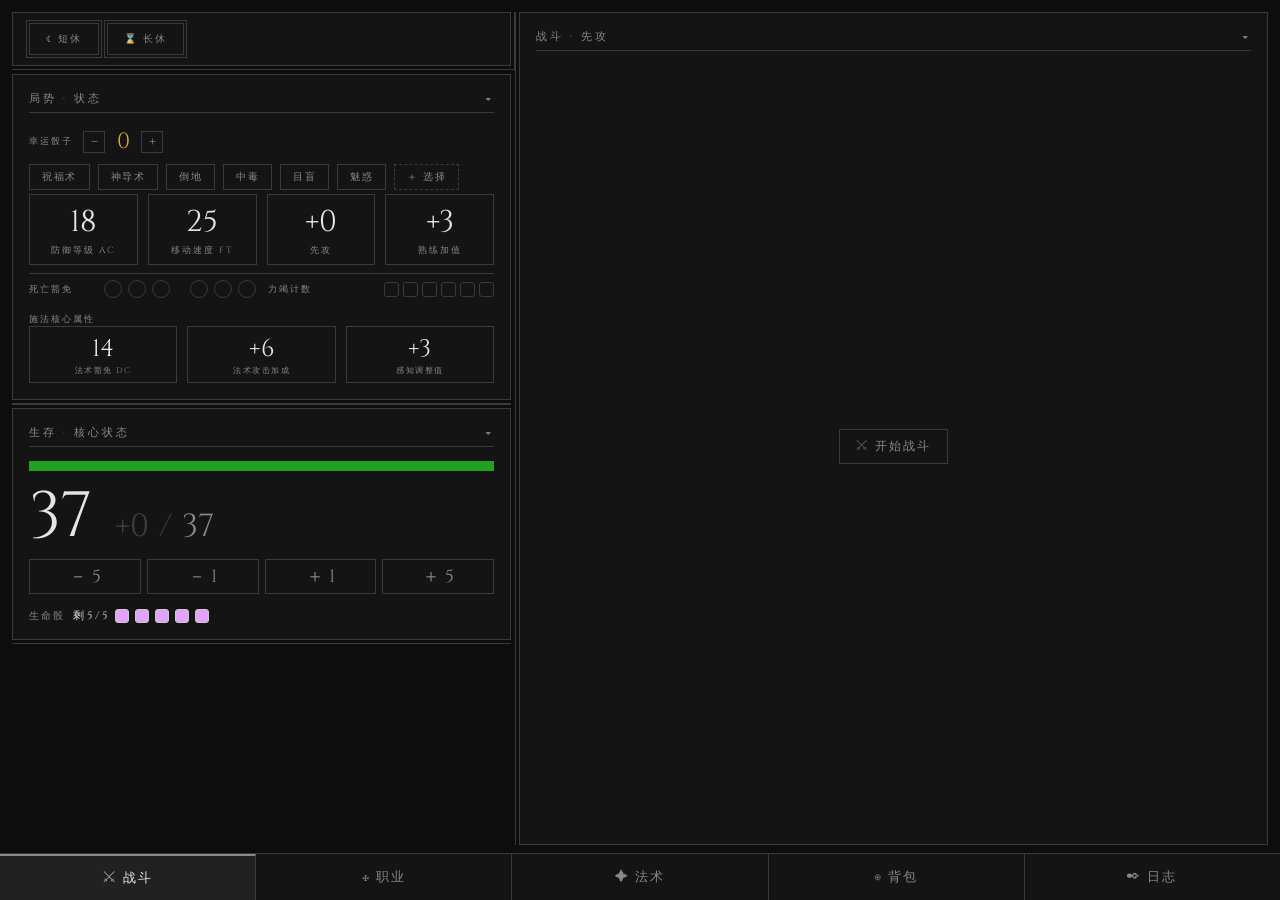
==== index.html @ c8887981 "新增豁免熟练项" ====
﻿<!DOCTYPE html>
<html lang="zh-CN">
<head>
<meta charset="UTF-8">
<meta name="viewport" content="width=device-width, initial-scale=1.0, viewport-fit=cover">
<title>DND 角色卡</title>
<link href="https://fonts.googleapis.com/css2?family=Cinzel:wght@400;600;700&display=swap" rel="stylesheet">
<!--
  样式 → character_sheet.css
  逻辑 → character_sheet.js
-->
<link rel="stylesheet" href="css/character_sheet.css">
<script>
  /* 尽早应用已保存的主题，避免刷新时闪一下默认配色 */
  try { var _t = JSON.parse(localStorage.getItem('dnd_theme')); if (_t) document.documentElement.dataset.theme = _t; } catch (e) {}
</script>
</head>
<body>

<!-- ============================================================
     专注状态横条
============================================================ -->
<div id="concentration-banner">
  <span id="conc-label" class="cinzel">正在专注 ▸ <span id="conc-spell-name"></span></span>
  <button id="conc-break">✕ 断专注</button>
</div>

<div id="pages-container">

  <!-- ══ 第一页：战斗 ══ -->
  <div class="page active" id="page-combat">

    <div id="header">
      <div class="rest-btns">
        <button id="btn-short-rest">☾ 短休</button>
        <button id="btn-long-rest">⌛ 长休</button>
      </div>
    </div>

    <div id="combat-left">
    <div id="panel-buff" class="panel">
      <div class="panel-title">局势 · 状态</div>
      <div id="lucky-dice-row">
        <span class="lucky-lbl">幸运骰子</span>
        <div class="lucky-controls">
          <button class="lucky-btn" id="lucky-minus">−</button>
          <span id="lucky-val" title="点击编辑">0</span>
          <input id="lucky-input" type="number" style="display:none;" min="0" max="99">
          <button class="lucky-btn" id="lucky-plus">+</button>
        </div>
        <div id="lucky-pips"></div>
      </div>
      <div class="buff-chips" id="buff-chips"></div>

      <div style="height:4px"></div>

      <!-- AC / 速度 / 先攻 / 熟练加值 由 JS 渲染，见 renderCharSheet() -->
      <div class="stat-row" id="core-stats-row"></div>

      <div class="death-saves-row">
        <div class="death-saves">
          <span class="death-saves-lbl">死亡豁免</span>
          <div class="save-circles" id="death-success">
            <div class="save-circle" data-type="success" data-idx="0"></div>
            <div class="save-circle" data-type="success" data-idx="1"></div>
            <div class="save-circle" data-type="success" data-idx="2"></div>
          </div>
          <div class="save-circles" id="death-fail" style="margin-left:8px;">
            <div class="save-circle" data-type="fail" data-idx="0"></div>
            <div class="save-circle" data-type="fail" data-idx="1"></div>
            <div class="save-circle" data-type="fail" data-idx="2"></div>
          </div>
        </div>
        <div class="death-saves">
          <span class="death-saves-lbl">力竭计数</span>
          <div class="save-circles" id="exhaustion-pips">
            <div class="exhaust-pip" data-idx="0"></div>
            <div class="exhaust-pip" data-idx="1"></div>
            <div class="exhaust-pip" data-idx="2"></div>
            <div class="exhaust-pip" data-idx="3"></div>
            <div class="exhaust-pip" data-idx="4"></div>
            <div class="exhaust-pip" data-idx="5"></div>
          </div>
        </div>
      </div>

      <span class="death-saves-lbl">施法核心属性</span>
      <!-- 法术豁免DC / 法术攻击加成 / 施法属性调整值 由 JS 渲染 -->
      <div class="cast-stats" id="cast-core-stats"></div>

    </div><!-- /#panel-buff -->

    <div id="panel-survival" class="panel">
      <div class="panel-title">生存 · 核心状态</div>

      <div id="temp-hp-slider-wrap" class="hidden">
        <span id="temp-hp-slider-lbl">临时 HP</span>
        <input type="range" id="temp-hp-slider" min="0" max="15" value="0">
        <span id="temp-hp-slider-val">0</span>
      </div>

      <div id="hp-bar-track"><div id="hp-bar-fill"></div><div id="hp-bar-temp"></div></div>

      <div class="hp-display">
        <span id="hp-current" title="点击编辑">37</span>
        <input id="hp-input" type="number" style="display:none;" min="0">
        <span id="temp-hp-badge" title="点击调整临时HP">+<span id="temp-hp-val">0</span></span>
        <span class="hp-sep">/</span>
        <span id="hp-max" title="点击编辑最大HP">37</span>
        <input id="hp-max-input" type="number" style="display:none;" min="1">
      </div>

      <div class="hp-controls">
        <button class="hp-btn" id="hp-minus5">－ 5</button>
        <button class="hp-btn" id="hp-minus">－ 1</button>
        <button class="hp-btn" id="hp-plus">＋ 1</button>
        <button class="hp-btn" id="hp-plus5">＋ 5</button>
      </div>

      <div id="hitdice-row">
        <span class="hitdice-lbl">生命骰</span>
        <span id="hitdice-count" class="hitdice-count"></span>
        <div class="hitdice-pips" id="hitdice-pips"></div>
      </div>
    </div><!-- /#panel-survival -->
    </div><!-- /#combat-left -->

    <!-- 战斗 · 先攻（整个右栏）-->
    <div id="panel-combat" class="panel">
      <div class="panel-title">战斗 · 先攻</div>
      <div id="initiative-block">
        <button id="initiative-toggle-card" class="init-toggle-btn">
          <span id="init-toggle-status">⚔ 开始战斗</span>
        </button>
        <div id="initiative-tracker" class="hidden">
          <div id="init-bar">
            <span id="init-round-num" class="cinzel">回合 1</span>
            <span id="init-turn-indicator" class="cinzel">0 / 0</span>
          </div>
          <div id="init-list"></div>
          <div id="init-controls">
            <button id="init-prev-turn" class="init-turn-btn">▲ 上一个</button>
            <button id="init-next-turn" class="init-turn-btn init-turn-btn-next">下一个 ▼</button>
            <button id="init-add-btn" class="init-add-btn">＋ 战斗员</button>
          </div>
          <div id="init-add-row" class="hidden">
            <input type="text" id="init-add-name" placeholder="名称" maxlength="16">
            <input type="number" id="init-add-value" placeholder="先攻" min="1" max="99">
            <button id="init-add-confirm" class="init-add-icon" title="确认">✔</button>
            <button id="init-add-cancel" class="init-add-icon" title="取消">✕</button>
          </div>
        </div>
      </div>
    </div><!-- /#panel-combat -->

  </div><!-- /#page-combat -->

  <!-- ══ 第二页：职业 ══ -->
  <div class="page" id="page-class">

    <!-- 上部：左右两个区域 -->
    <div id="class-top">

      <!-- 左：角色名 → 六维 → 职业 · 专属资源 -->
      <div id="class-left">

        <div id="class-char-header">
          <div id="char-name">金雳</div>
          <div id="char-subtitle">生命领域 · 牧师 · 5级 · 丘陵矮人</div>
        </div>

        <!-- 六维属性由 JS 从 CHAR.abilities 渲染，见 renderCharSheet() -->
        <div id="header-stats"></div>

        <!-- 属性豁免（熟练项自动 +熟练加值），由 renderCharSheet() 渲染 -->
        <div id="saves-section">
          <span class="saves-title cinzel">豁免检定</span>
          <div id="saving-throws" class="saves-grid"></div>
        </div>

        <div id="panel-class" class="panel">
          <div class="panel-title">职业 · 专属资源</div>

          <div class="resource-row">
            <span class="resource-lbl">引导神力</span>
            <span class="resource-restore">短休恢复</span>
            <div class="resource-pips" id="channel-pips"></div>
          </div>

          <div class="channel-ability">
            <div class="channel-ability-name cinzel">摧毁不死生物</div>
            <div class="channel-ability-desc">
              消耗引导神力，展示圣徽。30尺内所有不死生物须通过
              <b>感知豁免（DC <span id="cd-turn-dc">13</span>）</b>，失败则被<b>摧毁</b> 1分钟；
              每轮结束时可重新豁免，成功则摧毁终止。
              被摧毁的不死生物必须在其回合内远离你，且不能主动靠近。
            </div>
          </div>

          <div class="channel-ability">
            <div class="channel-ability-name cinzel">
              生命维持
              <span class="channel-domain-tag">生命领域</span>
            </div>
            <div class="channel-ability-desc">
              消耗引导神力，对30尺内<b>感知调整值</b>数量的当前生命值低于其上限一半的生物
              每个目标恢复到生命值其上限的一半。
              对亡灵生物和构装体无效。
            </div>
          </div>

          <div class="channel-ability">
            <div class="channel-ability-name cinzel">
              生命门徒
              <span class="channel-domain-tag">生命领域</span>
            </div>
            <div class="channel-ability-desc">
              你消耗法术位施展法术的回合中，当该法术恢复生物的生
              命值时，额外恢复 <b>牧师等级 + 消耗法术位环阶</b> 生命值。
            </div>
          </div>
        </div>

      </div><!-- /#class-left -->

      <!-- 右：专长、角色信息、熟练技能 纵向排列 -->
      <div id="class-right">

        <!-- 专长面板由 render.js 依据 CHAR.feats + FEAT_DB 动态生成 -->
        <div id="feats-container"></div>

        <div id="panel-charinfo" class="panel">
          <div class="panel-title">角色信息</div>
          <div class="charinfo-row">
            <span class="charinfo-lbl">阵营</span>
            <span class="charinfo-val" id="info-alignment">守序中立</span>
          </div>
          <div class="charinfo-row">
            <span class="charinfo-lbl">语言</span>
            <span class="charinfo-val" id="info-languages">龙语、矮人语</span>
          </div>
          </div>

        <div id="panel-skills" class="panel">
          <div class="panel-title">熟练技能</div>
          <div id="skills-list"></div>
        </div>

      </div><!-- /#class-right -->

    </div><!-- /#class-top -->

    <!-- 底部：经验值条 横跨全宽 -->
    <div id="panel-xp" class="panel">
      <div class="panel-title">经验值</div>
      <div id="xp-bar">
        <div id="xp-bar-fill"></div>
        <div id="xp-bar-pct">0%</div>
      </div>
      <div id="xp-numbers">
        <span id="xp-current" title="点击编辑当前经验值">0</span>
        <span class="xp-sep">/</span>
        <span id="xp-next" title="点击编辑升级所需经验值">0</span>
        <input type="number" id="xp-input" style="display:none;" min="0">
        <input type="number" id="xp-next-input" style="display:none;" min="1">
      </div>
    </div>

  </div><!-- /#page-class -->

  <!-- ══ 第三页：法术 ══ -->
  <div class="page" id="page-spells">

    <div id="panel-spell" class="panel">
      <div class="panel-title">施法 · 法术库<button id="btn-collapse-all" title="收起全部详情">✕ 全收起</button><button id="btn-fx-toggle" title="施法全屏特效 开/关">✨ 特效</button></div>

      <div class="spell-sec-header">
        <span class="cinzel spell-sec-lbl">戏法</span>
        <span id="cantrip-count" class="spell-counter">0 / 5</span>
        <button class="btn-spell-add" data-mode="cantrip">＋ 选择</button>
      </div>
      <div id="cantrips-list"></div>

      <div class="spell-sec-header">
        <span class="cinzel spell-sec-lbl">已备法术</span>
        <span id="prepared-count" class="spell-counter">0 / 8</span>
        <button class="btn-spell-add" data-mode="prepared">＋ 选择</button>
      </div>
      <div id="prepared-list"></div>
    </div>

  </div><!-- /#page-spells -->

  <!-- ══ 第四页：背包 ══ -->
  <div class="page" id="page-bag">

    <div id="panel-equip" class="panel">
      <div class="panel-title">装备 · 杂项</div>

      <div class="bag-columns">
        <div class="bag-col">
          <div class="bag-col-head">
            <span class="cinzel bag-col-lbl">预设</span>
            <button class="btn-item-add">＋ 选择</button>
          </div>
          <div id="equip-preset-list"></div>
        </div>
        <div class="bag-col">
          <div class="bag-col-head">
            <span class="cinzel bag-col-lbl">笔记</span>
          </div>
          <div class="notepad" id="equip-notepad"></div>
        </div>
      </div>

      <div id="weight-summary">
        <span class="cinzel weight-lbl">总重量</span>
        <span id="total-weight" class="cinzel">0</span>
        <span id="weight-cap" class="cinzel">/ 90</span>
        <span class="weight-unit">lbs</span>
        <span id="weight-warn">超重</span>
      </div>

      <div id="misc-currency">
        <div class="currency-box">
          <span class="cinzel currency-label">铂</span>
          <input type="number" id="cur-pp" min="0" value="0">
        </div>
        <div class="currency-box">
          <span class="cinzel currency-label">金</span>
          <input type="number" id="cur-gp" min="0" value="0">
        </div>
        <div class="currency-box">
          <span class="cinzel currency-label">银</span>
          <input type="number" id="cur-sp" min="0" value="0">
        </div>
        <div class="currency-box">
          <span class="cinzel currency-label">铜</span>
          <input type="number" id="cur-cp" min="0" value="0">
        </div>
      </div>

    </div>

  </div><!-- /#page-bag -->

  <!-- ══ 第五页：日志 ══ -->
  <div class="page" id="page-log">

    <!-- 跑团计时器（细条，不喧宾夺主）-->
    <div id="timer-bar">
      <span id="timer-icon">⏱</span>
      <span id="timer-display" class="cinzel">00:00:00</span>
      <div id="timer-controls">
        <button id="timer-toggle" class="timer-btn timer-btn-main">▶ 开始</button>
        <button id="timer-end" class="timer-btn">■ 结束</button>
      </div>
      <button id="btn-settings" class="timer-btn" title="设置">⚙</button>
    </div>

    <!-- 台词 · 灵感（即兴表演台词，随机 + 分类筛选 + 搜索）-->
    <div id="panel-lines" class="panel">
      <div class="panel-title">台词 · 灵感</div>
      <div id="lines-tabs"></div>
      <div id="lines-toolbar">
        <input type="text" id="lines-search" placeholder="搜索台词…" autocomplete="off">
        <button id="lines-reroll" class="lines-reroll-btn">🎲 换一批</button>
      </div>
      <div id="lines-list"></div>
    </div>

    <!-- 事件日志 -->
    <div id="panel-log" class="panel">
      <div class="panel-title">冒险日志
        <span id="log-tools">
          <button id="btn-log-export" class="log-tool-btn" title="导出全部跑团日志">⬇ 导出</button>
          <button id="btn-log-import" class="log-tool-btn" title="从文件导入跑团日志">⬆ 导入</button>
          <button id="btn-log-clear"  class="log-tool-btn" title="清空全部日志">🗑 清空</button>
          <input type="file" id="log-import-file" accept="application/json,.json" style="display:none;">
        </span>
      </div>

      <div id="log-note-row">
        <input type="text" id="log-note-input" placeholder="记点什么…（剧情 / NPC / 任务）" maxlength="200" autocomplete="off">
        <button id="log-note-add" title="添加笔记">＋</button>
      </div>

      <div id="log-filter-tabs"></div>

      <div id="log-list"></div>
    </div>

  </div><!-- /#page-log -->

</div><!-- /#pages-container -->

<!-- 撤销上一步：浮动按钮 + 短暂提示 -->
<button id="btn-undo" class="hidden" title="撤销上一步">↶ 撤销</button>
<div id="undo-toast"></div>

<!-- 施法全屏特效层：按法术学派切换动效，不拦截点击 -->
<div id="cast-fx-layer" aria-hidden="true"></div>


<!-- 底部翻页标签栏 -->
<nav id="tab-bar">
  <button class="tab-btn active" data-page="page-combat">⚔ 战斗</button>
  <button class="tab-btn" data-page="page-class">☩ 职业</button>
  <button class="tab-btn" data-page="page-spells">✦ 法术</button>  <button class="tab-btn" data-page="page-bag">⊛ 背包</button>  <button class="tab-btn" data-page="page-log">✒ 日志</button></nav>

<div id="spell-modal" class="hidden">
  <div id="spell-modal-panel">
    <div id="spell-modal-head">
      <span class="cinzel" id="spell-modal-title">选择法术</span>
      <div class="spell-modal-head-ctrls">
        <button id="spell-view-toggle">▦ 卡片视图</button>
        <button id="spell-modal-close">✕</button>
      </div>
    </div>
    <div id="spell-modal-tabs"><!-- 环阶标签由 dialogs.js 依据 CHAR.spellSlots 动态生成 --></div>
    <div id="spell-modal-search-wrap">
      <input type="text" id="spell-modal-search" placeholder="搜索法术名（中 / 英）…" autocomplete="off">
    </div>
    <div id="spell-modal-list"></div>
    <div id="spell-modal-detail" class="spm-hidden"></div>
    <div id="spell-modal-cards" class="spm-hidden"></div>
  </div>
</div>

<div id="item-modal" class="hidden">
  <div id="item-modal-panel">
    <div id="item-modal-head">
      <span class="cinzel" id="item-modal-title">添加物品</span>
      <button id="item-modal-close">✕</button>
    </div>
    <div id="item-modal-tabs"></div>
    <div id="item-modal-search-wrap">
      <input type="text" id="item-modal-search" placeholder="搜索物品名…" autocomplete="off">
    </div>
    <div id="item-modal-list"></div>
  </div>
</div>

<div id="buff-modal" class="hidden">
  <div id="buff-modal-panel">
    <div id="buff-modal-head">
      <span class="cinzel" id="buff-modal-title">选择状态标签</span>
      <button id="buff-modal-close">✕</button>
    </div>
    <div id="buff-modal-tabs"></div>
    <div id="buff-modal-list"></div>
  </div>
</div>

<!-- 日志导出：先选跑团，再选导出格式 -->
<div id="log-export-modal" class="hidden">
  <div id="log-export-panel">
    <div id="log-export-head">
      <span class="cinzel">导出日志</span>
      <button id="log-export-close">✕</button>
    </div>
    <label id="log-export-all-row">
      <input type="checkbox" id="log-export-all"> <span>全选</span>
      <span id="log-export-count"></span>
    </label>
    <div id="log-export-list"></div>
    <div id="log-export-step2">选择导出内容：</div>
    <div id="log-export-actions">
      <button class="log-export-fmt" data-fmt="txt">仅战报 .txt</button>
      <button class="log-export-fmt" data-fmt="json">仅存档 .json</button>
      <button class="log-export-fmt log-export-both" data-fmt="both">两者都要</button>
    </div>
  </div>
</div>

<!-- 设置弹窗：全数据备份 + 主题（日志页齿轮打开）-->
<div id="settings-modal" class="hidden">
  <div id="settings-panel">
    <div id="settings-head">
      <span class="cinzel">设置</span>
      <button id="settings-close">✕</button>
    </div>

    <div class="settings-section">
      <div class="settings-section-title cinzel">全数据备份</div>
      <div class="settings-hint">导出/导入包含角色数据与冒险日志在内的<b>全部</b>数据；导入为整体覆盖还原（导入前会自动下载一份当前快照）。</div>
      <div class="settings-btn-row">
        <button id="settings-export" class="settings-btn">⬇ 导出全部</button>
        <button id="settings-import" class="settings-btn">⬆ 导入全部</button>
        <input type="file" id="settings-import-file" accept="application/json,.json" style="display:none;">
      </div>
    </div>

    <div class="settings-section">
      <div class="settings-section-title cinzel">角色</div>
      <div class="settings-hint">编辑等级 / 六维 / AC / 法术位等配置，保存即生效（存入备份，无需改代码）。当前生命值、经验值请直接点卡面上的数字修改。</div>
      <button id="btn-open-charcfg" class="settings-btn settings-btn-wide">✎ 编辑角色配置</button>
    </div>

    <div class="settings-section">
      <div class="settings-section-title cinzel">主题</div>
      <select id="theme-select" class="settings-select"></select>
    </div>
  </div>
</div>

<!-- 角色编辑器（字段由 charconfig.js 生成）-->
<div id="charcfg-modal" class="hidden">
  <div id="charcfg-panel">
    <div id="charcfg-head">
      <span class="cinzel">编辑角色配置</span>
      <button id="charcfg-close">✕</button>
    </div>
    <div id="charcfg-body"></div>
    <div id="charcfg-foot">
      <button id="charcfg-reset" class="charcfg-btn charcfg-btn-danger">恢复默认</button>
      <span style="flex:1"></span>
      <button id="charcfg-cancel" class="charcfg-btn">取消</button>
      <button id="charcfg-save" class="charcfg-btn charcfg-btn-primary">保存</button>
    </div>
  </div>
</div>

<!-- 通用对话框（确认 / 提示），替代浏览器原生 alert / confirm -->
<div id="dialog-modal" class="hidden">
  <div id="dialog-panel">
    <div id="dialog-icon" class="cinzel"></div>
    <div id="dialog-title" class="cinzel"></div>
    <div id="dialog-message"></div>
    <div id="dialog-actions">
      <button id="dialog-cancel" class="dialog-btn">取消</button>
      <button id="dialog-confirm" class="dialog-btn">确定</button>
    </div>
  </div>
</div>

<!-- JS 模块：按依赖顺序加载（经典脚本，共享全局变量） -->
<script src="js/data/spells.js"></script>           <!-- 法术数据库 -->
<script src="js/data/items.js"></script>            <!-- 物品数据库 -->
<script src="js/data/buffs.js"></script>            <!-- 状态 / 增益库 BUFF_DB -->
<script src="js/data/skills.js"></script>           <!-- 技能库 SKILL_DB -->
<script src="js/data/feats.js"></script>            <!-- 专长库 FEAT_DB -->
<script src="js/data/lines.js"></script>            <!-- 台词库 LINES_DB -->
<script src="js/config/character.js"></script>      <!-- 角色配置 CHAR -->
<script src="js/core/state.js"></script>            <!-- localStorage工具 + state + 派生计算 -->
<script src="js/core/render.js"></script>           <!-- 渲染函数：角色卡/血量/法术/状态等 -->
<script src="js/core/dialogs.js"></script>          <!-- 对话框系统 + 法术/状态选择器 -->
<script src="js/features/rest.js"></script>         <!-- 长休/短休 + HP/死亡豁免/力竭交互 -->
<script src="js/features/initiative.js"></script>   <!-- 先攻追踪器（独立IIFE） -->
<script src="js/features/bag.js"></script>          <!-- 背包管理（独立IIFE） -->
<script src="js/features/log.js"></script>          <!-- 日志页 + 跑团计时器 -->
<script src="js/features/lines.js"></script>        <!-- 台词模块（随机/分类/搜索） -->
<script src="js/features/theme.js"></script>        <!-- 主题切换面板 -->
<script src="js/features/charconfig.js"></script>   <!-- 角色配置在线编辑器（覆盖层 dnd_charConfig） -->
<script src="js/features/undo.js"></script>         <!-- 撤销上一步 -->
<script src="js/features/castfx.js"></script>       <!-- 施法全屏特效（按学派区分，可开关） -->
<script src="js/main.js"></script>                  <!-- 首次渲染 + 标签页 + 货币 + 备份 -->
</body>
</html>
---- css/character_sheet.css ----
/* ============================================================
   全局重置与根变量
============================================================ */
*, *::before, *::after { box-sizing: border-box; margin: 0; padding: 0; }

:root {
  --bg-deep:       #0d0d0d;
  --bg-panel:      #141414;
  --bg-card:       #1a1a1a;
  --border-dim:    #3a3a3a;
  --border-bright: #c8c8c8;
  --silver:        #e5e5e5;
  --silver-dim:    #888888;
  --silver-ghost:  rgba(229,229,229,0.15);
  --red-dark:      #6b1a1a;
  --green:         #1a6b1a;
  --accent-glow:   #e2a3ff;
  --font-title:    'Cinzel', 'Georgia', serif;
  --font-body:     'Georgia', serif;
}

/* ============================================================
   主题配色（覆盖 :root 的色板）—— 由 theme.js 切换 <html data-theme>
   默认 violet 用 :root 的值，无需单独块。
============================================================ */
[data-theme="amber"] {
  --bg-deep:       #0d0b08;
  --bg-panel:      #14110c;
  --bg-card:       #1a160f;
  --border-dim:    #3a332a;
  --border-bright: #d8c088;
  --silver-ghost:  rgba(224,168,82,0.14);
  --accent-glow:   #e0a852;
}
[data-theme="blood"] {
  --bg-deep:       #0d0808;
  --bg-panel:      #140f0f;
  --bg-card:       #1a1212;
  --border-dim:    #3a2e2e;
  --border-bright: #d0a0a0;
  --silver-ghost:  rgba(224,106,106,0.14);
  --accent-glow:   #e06a6a;
}
[data-theme="emerald"] {
  --bg-deep:       #080d0a;
  --bg-panel:      #0f1411;
  --bg-card:       #121a16;
  --border-dim:    #2c3a32;
  --border-bright: #9fcbb2;
  --silver-ghost:  rgba(90,192,138,0.14);
  --accent-glow:   #5ac08a;
}
[data-theme="azure"] {
  --bg-deep:       #080b0d;
  --bg-panel:      #0f1214;
  --bg-card:       #12171a;
  --border-dim:    #2c343a;
  --border-bright: #a6c4e0;
  --silver-ghost:  rgba(106,168,224,0.14);
  --accent-glow:   #6aa8e0;
}

/* ── 明亮模式：羊皮纸 ── */
[data-theme="ivory"] {
  --bg-deep:       #f5f0eb;
  --bg-panel:      #ffffff;
  --bg-card:       #faf7f2;
  --border-dim:    #d0ccc4;
  --border-bright: #444444;
  --silver:        #1a1a1a;
  --silver-dim:    #777777;
  --silver-ghost:  rgba(0,0,0,0.06);
  --red-dark:      #c0392b;
  --green:         #27ae60;
  --accent-glow:   #6c3eb8;
}

body {
  background: var(--bg-deep);
  color: var(--silver);
  font-family: var(--font-body);
  height: 100vh;          /* 回退：不支持 dvh 的旧浏览器 */
  height: 100dvh;         /* 动态视口高度：iOS Safari 工具栏伸缩时自适应，底栏不被顶出屏幕 */
  overflow: hidden;
  display: flex;
  flex-direction: column;
  padding: 12px 12px 0;
}

/* ============================================================
   工具类
============================================================ */
.cinzel { font-family: var(--font-title); }

/* 双线边框容器 */
.panel {
  border: 1px solid var(--border-dim);
  outline: 1px solid var(--border-dim);
  outline-offset: 3px;
  background: var(--bg-panel);
  padding: 16px;
  position: relative;
}

.panel-title {
  font-family: var(--font-title);
  font-size: 11px;
  letter-spacing: 3px;
  text-transform: uppercase;
  color: var(--silver-dim);
  margin-bottom: 14px;
  padding-bottom: 6px;
  border-bottom: 1px solid var(--border-dim);
  display: flex;
  align-items: center;
}

.panel-collapse-btn {
  margin-left: auto;
  background: none;
  border: none;
  color: var(--silver-dim);
  cursor: pointer;
  font-size: 13px;
  padding: 0 2px;
  line-height: 1;
  flex-shrink: 0;
}

.panel-collapse-btn:hover { color: var(--silver); }

.panel.collapsed > .panel-title {
  margin-bottom: 0;
  border-bottom-color: transparent;
}

.panel.collapsed > .panel-title ~ * {
  display: none !important;
}

/* ============================================================
   顶部：专注状态横条
============================================================ */
#concentration-banner {
  display: none;
  align-items: center;
  justify-content: space-between;
  background: var(--bg-panel);
  border: 1px solid var(--border-bright);
  outline: 1px solid var(--border-dim);
  outline-offset: 3px;
  padding: 8px 16px;
  margin-bottom: 10px;
}

#concentration-banner.active { display: flex; }

#conc-label {
  font-family: var(--font-title);
  font-size: 13px;
  letter-spacing: 2px;
  color: var(--silver);
}

#conc-break {
  background: none;
  border: 1px solid var(--border-dim);
  color: var(--silver-dim);
  font-family: var(--font-title);
  font-size: 10px;
  letter-spacing: 2px;
  padding: 4px 10px;
  cursor: pointer;
}

#conc-break:hover { border-color: var(--border-bright); color: var(--silver); }

/* ============================================================
   顶部标题栏
============================================================ */
#header {
  display: flex;
  align-items: center;
  justify-content: space-between;
  margin-bottom: 10px;
  padding: 10px 16px;
  border: 1px solid var(--border-dim);
  outline: 1px solid var(--border-dim);
  outline-offset: 3px;
  background: var(--bg-panel);
}

#char-name {
  font-family: var(--font-title);
  font-size: 22px;
  letter-spacing: 4px;
  color: var(--silver);
}

#char-subtitle {
  font-family: var(--font-title);
  font-size: 10px;
  letter-spacing: 3px;
  color: var(--silver-dim);
  margin-top: 2px;
}

.rest-btns {
  display: flex;
  gap: 8px;
  flex-shrink: 0;
}

#btn-long-rest,
#btn-short-rest {
  background: none;
  border: 1px solid var(--border-dim);
  outline: 1px solid var(--border-dim);
  outline-offset: 2px;
  color: var(--silver-dim);
  font-family: var(--font-title);
  font-size: 10px;
  letter-spacing: 2px;
  padding: 8px 16px;
  cursor: pointer;
  text-transform: uppercase;
}

#btn-long-rest:hover,
#btn-long-rest:active,
#btn-short-rest:hover,
#btn-short-rest:active { border-color: var(--border-bright); outline-color: var(--border-bright); color: var(--silver); }

/* ============================================================
   主网格
============================================================ */
#main-grid {
  display: grid;
  grid-template-columns: 1fr 1fr 1.3fr;
  grid-template-rows: auto auto;
  gap: 10px;
}

@media (max-width: 900px) {
  #main-grid { grid-template-columns: 1fr; }
}

/* ============================================================
   板块一：生存与核心状态
============================================================ */
#panel-survival { grid-column: 1; grid-row: 1 / 3; }

/* HP 显示区 */
.hp-display {
  display: flex;
  align-items: baseline;
  gap: 6px;
  margin-bottom: 10px;
}

#hp-current {
  font-family: var(--font-title);
  font-size: 64px;
  line-height: 1;
  cursor: pointer;
  color: var(--silver);
  min-width: 80px;
}

#hp-current:hover { color: var(--accent-glow); }

#hp-input {
  font-family: var(--font-title);
  font-size: 64px;
  line-height: 1;
  width: 120px;
  background: none;
  border: none;
  border-bottom: 1px solid var(--border-bright);
  color: var(--silver);
  outline: none;
}

.hp-sep {
  font-family: var(--font-title);
  font-size: 32px;
  color: var(--border-dim);
  margin: 0 4px;
}

#hp-max {
  font-family: var(--font-title);
  font-size: 32px;
  color: var(--silver-dim);
  cursor: pointer;
}

#hp-max:hover { color: var(--accent-glow); }

#hp-max-input {
  font-family: var(--font-title);
  font-size: 32px;
  line-height: 1;
  width: 70px;
  background: none;
  border: none;
  border-bottom: 1px solid var(--border-bright);
  color: var(--silver-dim);
  outline: none;
}

/* HP 进度条 */
#hp-bar-track {
  width: 100%;
  height: 10px;
  background: var(--border-dim);
  margin-bottom: 14px;
  cursor: ew-resize;
  user-select: none;
  display: flex;
}

#hp-bar-fill {
  height: 10px;
  flex-shrink: 0;
  transition: width 0.12s ease, background-color 0.25s ease;
}

#hp-bar-temp {
  height: 10px;
  flex-shrink: 0;
  background: #7ec8ff;
  box-shadow: 0 0 6px rgba(126,200,255,0.45);
  transition: width 0.12s ease;
}

/* 临时HP滑块 */
#temp-hp-slider-wrap {
  display: flex;
  align-items: center;
  gap: 10px;
  padding: 6px 0 8px;
  margin-bottom: 4px;
  border-bottom: 1px solid var(--border-dim);
}

#temp-hp-slider-wrap.hidden { display: none; }

#temp-hp-slider-lbl {
  font-family: var(--font-title);
  font-size: 9px;
  letter-spacing: 2px;
  color: #7ec8ff;
  text-transform: uppercase;
  white-space: nowrap;
}

#temp-hp-slider {
  flex: 1;
  accent-color: #7ec8ff;
  cursor: pointer;
}

#temp-hp-slider-val {
  font-family: var(--font-title);
  font-size: 16px;
  color: #7ec8ff;
  min-width: 22px;
  text-align: right;
}

/* HP 快捷按钮 */
.hp-controls {
  display: flex;
  gap: 6px;
  margin-bottom: 14px;
}

.hp-btn {
  flex: 1;
  background: none;
  border: 1px solid var(--border-dim);
  color: var(--silver-dim);
  font-family: var(--font-title);
  font-size: 18px;
  padding: 4px;
  cursor: pointer;
}

.hp-btn:hover { border-color: var(--border-bright); color: var(--silver); }

/* 临时 HP （内联在 hp-display 中） */
#temp-hp-badge {
  font-family: var(--font-title);
  font-size: 32px;
  color: rgba(229,229,229,0.2);
  cursor: pointer;
  transition: color 0.2s;
  white-space: nowrap;
}

#temp-hp-badge.has-temp {
  color: #7ec8ff;
  text-shadow: 0 0 8px rgba(126,200,255,0.5);
}

#temp-hp-badge:hover { color: var(--accent-glow); }

/* AC & Speed */
.stat-row {
  display: flex;
  gap: 10px;
  margin-bottom: 14px;
}

.stat-box {
  flex: 1;
  border: 1px solid var(--border-dim);
  padding: 10px;
  text-align: center;
}

.stat-num {
  font-family: var(--font-title);
  font-size: 36px;
  color: var(--silver);
}

.stat-lbl {
  font-family: var(--font-title);
  font-size: 9px;
  letter-spacing: 2px;
  color: var(--silver-dim);
  text-transform: uppercase;
  margin-top: 2px;
}

/* 死亡豁免 & 力竭 并排行 */
.death-saves-row {
  display: flex;
  gap: 12px;
  padding: 10px 0;
  border-top: 1px solid var(--border-dim);
  margin-top: 4px;
  margin-bottom: 6px;
}
.death-saves-row .death-saves {
  flex: 1;
}

/* 死亡豁免 */
.death-saves {
  display: flex;
  align-items: center;
  gap: 12px;
}

.death-saves-lbl {
  font-family: var(--font-title);
  font-size: 9px;
  letter-spacing: 2px;
  color: var(--silver-dim);
  text-transform: uppercase;
  flex: 1;
}

.save-circles {
  display: flex;
  gap: 6px;
}

.save-circle {
  position: relative;                 /* 承载放大的透明点击热区 */
  touch-action: manipulation;         /* iPad：去掉双击缩放延迟 */
  width: 18px;
  height: 18px;
  border-radius: 50%;
  border: 1px solid var(--border-dim);
  background: none;
  cursor: pointer;
}
/* 透明点击热区：视觉仍 18px，可点范围约 24×30（横向不超过 6px 间距）*/
.save-circle::before {
  content: '';
  position: absolute;
  inset: -6px -3px;
}

.save-circle.success { background: var(--green); border-color: var(--green); }
.save-circle.fail    { background: var(--red-dark); border-color: var(--red-dark); }

/* ============================================================
   板块二：施法资源与法术库
============================================================ */
#panel-spell { grid-column: 3; grid-row: 1 / 3; }

/* 施法属性 */
.cast-stats {
  display: flex;
  gap: 10px;
  margin-bottom: 14px;
}

.cast-stat-box {
  flex: 1;
  border: 1px solid var(--border-dim);
  padding: 8px;
  text-align: center;
}

.cast-stat-num {
  font-family: var(--font-title);
  font-size: 28px;
  color: var(--silver);
}

.cast-stat-lbl {
  font-family: var(--font-title);
  font-size: 8px;
  letter-spacing: 1.5px;
  color: var(--silver-dim);
  text-transform: uppercase;
}

/* 法术位追踪 */
.slot-row {
  display: flex;
  align-items: center;
  gap: 8px;
  margin-bottom: 8px;
}

.slot-tier-lbl {
  font-family: var(--font-title);
  font-size: 9px;
  letter-spacing: 1px;
  color: var(--silver-dim);
  width: 28px;
  text-transform: uppercase;
}

.slot-gems {
  display: flex;
  gap: 8px;
  align-items: center;
}

/* 法术位标记：可用 = 点亮的奥术宝珠（跟随主题强调色）；已用 = 熄灭的空环 */
.slot-gem {
  position: relative;                 /* 承载放大的透明点击热区（::before）*/
  touch-action: manipulation;         /* iPad：去掉双击缩放延迟，避免连点误缩放 */
  width: 13px;
  height: 13px;
  border-radius: 50%;
  cursor: pointer;
  flex-shrink: 0;
  transition: transform 0.15s ease, box-shadow 0.15s ease, background 0.15s ease, border-color 0.15s ease;
  background:
    radial-gradient(circle at 34% 30%,
      rgba(255,255,255,0.65) 0%,
      var(--accent-glow) 44%,
      rgba(0,0,0,0.35) 100%);
  border: 1px solid var(--accent-glow);
  box-shadow: 0 0 6px var(--accent-glow), inset 0 0 2px rgba(255,255,255,0.35);
}

/* 透明点击热区：视觉仍是 13px，手指可点范围放大到约 21×29（横向不超过 8px 间距）*/
.slot-gem::before {
  content: '';
  position: absolute;
  inset: -8px -4px;
}

.slot-gem:hover {
  transform: scale(1.18);
  box-shadow: 0 0 11px var(--accent-glow), inset 0 0 3px rgba(255,255,255,0.55);
}
/* 触屏按压反馈（iPad 无 hover，用 :active 给即时回应）*/
.slot-gem:active { transform: scale(1.18); }

.slot-gem.used {
  background: transparent;
  border-color: var(--border-dim);
  box-shadow: inset 0 0 3px rgba(0,0,0,0.5);
}

.slot-gem.used:hover {
  transform: none;
  border-color: var(--silver-dim);
  box-shadow: none;
}

/* ============================================================
   法术面板 — 分区标题行
============================================================ */
.spell-sec-header {
  display: flex;
  align-items: center;
  gap: 6px;
  margin: 12px 0 6px;
  padding-bottom: 5px;
  border-bottom: 1px solid var(--border-dim);
}

.spell-sec-lbl {
  font-size: 10px;
  letter-spacing: 2px;
  color: var(--silver-dim);
  text-transform: uppercase;
  flex: 1;
}

.spell-counter {
  font-family: var(--font-title);
  font-size: 9px;
  color: var(--silver-dim);
  letter-spacing: 1px;
}

.btn-spell-add {
  background: none;
  border: 1px solid var(--border-dim);
  color: var(--silver-dim);
  font-family: var(--font-title);
  font-size: 9px;
  letter-spacing: 1px;
  padding: 2px 8px;
  cursor: pointer;
}

.btn-spell-add:hover { border-color: var(--border-bright); color: var(--silver); }

/* ============================================================
   法术行 (srow) — 已备法术列表中的每一行
============================================================ */
.srow {
  position: relative;      /* 作为长按填充层的定位父级 */
  overflow: hidden;        /* 裁掉溢出的金色填充 */
  display: flex;
  align-items: center;
  gap: 6px;
  border: 1px solid var(--border-dim);
  padding: 5px 8px;
  margin-bottom: 4px;
  background: var(--bg-card);
  user-select: none;                 /* 长按不选中文字 */
  -webkit-user-select: none;
  -webkit-touch-callout: none;       /* 长按不弹系统菜单 */
  touch-action: manipulation;        /* 禁用双击缩放 + 禁用长按选择，保留滚动 */
}

/* 行内内容浮于金色填充层之上 */
.srow > *:not(.srow-cast-fill) {
  position: relative;
  z-index: 1;
}

.srow-domain {
  border-color: var(--border-dim);
  background: var(--bg-card);
}

.srow-lv-badge {
  font-family: var(--font-title);
  font-size: 8px;
  letter-spacing: 1px;
  color: var(--bg-deep);
  background: var(--silver-dim);
  padding: 1px 4px;
  flex-shrink: 0;
}

.srow-domain .srow-lv-badge {
  background: var(--silver-dim);
}

.srow-name {
  flex: 1;
  display: flex;
  flex-direction: column;
  gap: 1px;
  min-width: 0;
}

.srow-cn {
  font-size: 15px;
  letter-spacing: 1px;
  color: var(--silver);
  white-space: nowrap;
  overflow: hidden;
  text-overflow: ellipsis;
}

.srow-en {
  font-size: 11px;
  color: var(--silver-dim);
  letter-spacing: 0.5px;
}

/* ── 长按施法：整行金色填充动效 ── */
/* 填充层铺满整行、置于内容之下；行内内容通过 z-index 浮于其上 */
.srow-cast-fill {
  position: absolute;
  left: 0; top: 0; bottom: 0;
  width: 0;
  background: linear-gradient(90deg, #6a4400 0%, #b8901f 55%, #e8b84b 88%, #fffbe8 100%);
  box-shadow: 0 0 12px rgba(232,184,75,0.45);
  z-index: 0;
  pointer-events: none;
}

/* 按住时：填充在 0.70s 内涨满（时长须与 JS HOLD_MS 一致）*/
.srow.srow-casting .srow-cast-fill {
  width: 100%;
  transition: width 0.70s linear;
}
/* 松手：填充快速回落 */
.srow:not(.srow-casting) .srow-cast-fill {
  width: 0;
  transition: width 0.18s ease;
}
/* 按住时行内文字提亮，确保在金色填充上清晰可读 */
.srow.srow-casting .srow-cn { color: #fff; text-shadow: 0 0 3px rgba(0,0,0,0.55); }
.srow.srow-casting .srow-en { color: rgba(255,255,255,0.85); }

/* 详情展开按钮：固定在最右侧、贴满行高的竖条（比行高略矮一点）。
   独立热区，与“按住施法”解耦，触屏单击即响应；移除法术改由“＋选择”选择器完成，此处不再放 ×。*/
.srow-detail-btn {
  align-self: stretch;         /* 高度贴满整行（比 .srow 的上下 padding 略矮）*/
  margin: -5px -8px -5px 0;    /* 抵消 .srow 的内边距，让竖条贴到行的上下左右边缘 */
  background: none;
  border: none;
  border-left: 1px solid var(--border-dim);
  color: var(--silver-dim);
  font-size: 12px;
  line-height: 1;
  padding: 0 10px;
  cursor: pointer;
  flex-shrink: 0;
  display: flex;
  align-items: center;
  justify-content: center;
  transition: color 0.15s, background 0.15s, transform 0.15s;
}
.srow-detail-btn:hover { color: var(--silver); background: rgba(229,229,229,0.05); }
.srow-detail-btn.open { color: var(--accent-glow); }
.srow-detail-arrow { display: inline-block; transition: transform 0.15s; }
.srow-detail-btn.open .srow-detail-arrow { transform: rotate(180deg); }

.srow-domain-lock {
  font-size: 11px;
  color: #8a6a1a;
  flex-shrink: 0;
}

/* 施法时间图标 + 专注标识 */
.srow-indicators {
  display: flex;
  align-items: center;
  gap: 5px;
  flex-shrink: 0;
  margin-right: 4px;
}
/* 与详情页共用 cast-icon 的蓝方块 / 橙三角，微调对齐 */
.srow-indicators .cast-icon {
  display: inline-block;
  vertical-align: middle;
  flex-shrink: 0;
}
/* 长时间施法直接显示文字 */
.srow-time-text {
  font-family: var(--font-title);
  font-size: 8px;
  letter-spacing: 1px;
  color: var(--silver-dim);
  line-height: 1;
}
/* 专注徽章：逆向配色，亮暗主题自动适配 */
.srow-conc-badge {
  font-family: var(--font-title);
  font-size: 9px;
  color: var(--bg-deep);
  background: var(--silver);
  padding: 1px 4px;
  letter-spacing: 1px;
  line-height: 1;
}

/* 环阶分组标题（1环/2环/3环） */
.srow-lv-group-hdr {
  font-family: var(--font-title);
  font-size: 9px;
  letter-spacing: 2px;
  color: var(--silver-dim);
  text-transform: uppercase;
  padding: 4px 0 4px;
  margin-top: 6px;
  border-top: 1px solid var(--border-dim);
  display: flex;
  align-items: center;
  gap: 8px;
}

#panel-spell .panel-title {
  display: flex;
  align-items: center;
  justify-content: space-between;
}

#btn-collapse-all {
  background: none;
  border: 1px solid var(--border-dim);
  color: var(--silver-dim);
  font-family: var(--font-title);
  font-size: 8px;
  letter-spacing: 1.5px;
  padding: 2px 8px;
  cursor: pointer;
  transition: color 0.15s, border-color 0.15s;
}
#btn-collapse-all:hover { color: var(--silver); border-color: var(--border-bright); }

/* 流光金色灵光动效 */
@property --srow-angle {
  syntax: '<angle>';
  initial-value: 0deg;
  inherits: false;
}

@keyframes srow-gold-spin {
  to { --srow-angle: 360deg; }
}

.srow-active {
  --srow-angle: 0deg;
  border-color: transparent;

}
.srow-glow-wrap {
  --srow-angle: 0deg;
  display: flex;
  flex-direction: column;
  padding: 1px;
  background: conic-gradient(
    from var(--srow-angle),
    transparent 0%,
    #7a4e00 12%,
    #e8b84b 25%,
    #fffbe8 33%,
    #e8b84b 41%,
    #7a4e00 54%,
    transparent 68%
  );
  animation: srow-gold-spin 2.5s linear infinite;
  margin-bottom: 4px;
}

.srow-glow-wrap .srow {
  border: none;
  margin-bottom: 0;
  flex-shrink: 0;
}

.srow-glow-wrap .srow-inline-detail {
  border: none;
  border-top: 1px solid rgba(255,255,255,0.08);
  margin-bottom: 0;
}

/* 两栏布局 */
.srow-2col { display: flex; gap: 4px; }
.srow-col  { flex: 1; min-width: 0; }

/* 行内详情展开块 */
.srow-inline-detail {
  background: var(--bg-deep);
  border: 1px solid var(--border-dim);
  border-top: none;
  padding: 8px 10px;
  margin-bottom: 4px;
}

/* ============================================================
   法术选择器 Modal
============================================================ */
#spell-modal {
  position: fixed;
  inset: 0;
  background: rgba(0,0,0,0.75);
  z-index: 1000;
  display: flex;
  align-items: flex-start;
  justify-content: center;
  padding-top: 40px;
}

#spell-modal.hidden { display: none; }

#spell-modal-panel {
  background: var(--bg-panel);
  border: 1px solid var(--border-dim);
  outline: 1px solid var(--border-dim);
  outline-offset: 3px;
  width: min(900px, 96vw);
  max-height: 92vh;
  display: flex;
  flex-direction: column;
}

#spell-modal-head {
  display: flex;
  align-items: center;
  justify-content: space-between;
  padding: 12px 16px;
  border-bottom: 1px solid var(--border-dim);
  font-family: var(--font-title);
  font-size: 13px;
  letter-spacing: 3px;
  color: var(--silver);
  flex-shrink: 0;
}

#spell-modal-close {
  background: none;
  border: 1px solid var(--border-dim);
  color: var(--silver-dim);
  font-size: 12px;
  padding: 3px 8px;
  cursor: pointer;
  font-family: var(--font-title);
}

#spell-modal-close:hover { border-color: var(--border-bright); color: var(--silver); }

#spell-modal-tabs {
  display: flex;
  border-bottom: 1px solid var(--border-dim);
  flex-shrink: 0;
}

.sp-tab {
  background: none;
  border: none;
  border-right: 1px solid var(--border-dim);
  color: var(--silver-dim);
  font-family: var(--font-title);
  font-size: 10px;
  letter-spacing: 2px;
  padding: 8px 18px;
  cursor: pointer;
  text-transform: uppercase;
}

.sp-tab:hover { color: var(--silver); }
.sp-tab.active { color: var(--silver); background: rgba(229,229,229,0.05); }

#spell-modal-list {
  overflow-y: auto;
  overscroll-behavior: contain;
  flex: 1;
  padding: 6px 0;
  display: flex;
  align-items: flex-start;
}

.picker-col {
  flex: 1;
  min-width: 0;
}

.picker-col:first-child {
  border-right: 1px solid var(--border-dim);
}

/* Picker 行 */
.picker-row {
  border-bottom: 1px solid var(--border-dim);
}

.picker-row-main {
  display: flex;
  align-items: center;
  gap: 10px;
  padding: 8px 16px;
  cursor: pointer;
}

.picker-row-main:hover { background: rgba(229,229,229,0.04); }

.picker-name-area {
  flex: 1;
  display: flex;
  flex-direction: column;
  gap: 2px;
  min-width: 0;
}

.picker-spell-cn {
  font-size: 12px;
  letter-spacing: 1px;
  color: var(--silver);
}

.picker-row.added .picker-spell-cn { color: var(--silver-dim); }

.picker-spell-en {
  font-size: 10px;
  color: var(--silver-dim);
}

.picker-spell-meta {
  font-size: 9px;
  color: #666;
  letter-spacing: 0.5px;
  margin-top: 1px;
}

.picker-add-btn {
  background: none;
  border: 1px solid var(--border-dim);
  color: var(--silver-dim);
  font-family: var(--font-title);
  font-size: 9px;
  letter-spacing: 1px;
  padding: 3px 10px;
  cursor: pointer;
  flex-shrink: 0;
  white-space: nowrap;
}

.picker-add-btn:not(:disabled):hover { border-color: var(--border-bright); color: var(--silver); }
.picker-add-btn:disabled { opacity: 0.4; cursor: default; }

.picker-added-btn {
  border-color: var(--border-dim);
  color: var(--silver-dim);
}
.picker-added-btn:hover { border-color: #e07070 !important; color: #e07070 !important; }

.picker-row-detail {
  display: none;
  padding: 10px 16px 14px;
  background: #0f0f0f;
  border-top: 1px solid var(--border-dim);
}

.picker-row.expanded .picker-row-detail { display: block; }

/* 详情通用样式（被 srow-inline-detail 和 picker-row-detail 共用） */
.detail-meta-grid {
  display: grid;
  grid-template-columns: 1fr 1fr;
  gap: 4px;
  margin-bottom: 7px;
}

.detail-meta-box {
  border: 1px solid var(--border-dim);
  background: rgba(229,229,229,0.04);
  padding: 5px 8px;
}

.detail-meta-lbl {
  font-family: var(--font-title);
  font-size: 7px;
  letter-spacing: 1.5px;
  color: var(--silver-dim);
  text-transform: uppercase;
  margin-bottom: 2px;
}

.detail-meta-val {
  font-size: 12px;
  color: var(--silver);
  line-height: 1.4;
}

.detail-minor {
  font-size: 11px;
  font-style: italic;
  color: var(--silver-dim);
  margin-bottom: 4px;
  line-height: 1.4;
}

/* 施法时间图标 */
.cast-icon {
  display: inline-block;
  vertical-align: middle;
  margin-right: 5px;
  position: relative;
  top: -1px;
}

.cast-icon-action {
  width: 8px;
  height: 8px;
  background: #4a9eff;
  box-shadow: 0 0 5px #4a9eff, 0 0 10px rgba(74,158,255,0.5);
}

.cast-icon-bonus {
  width: 0;
  height: 0;
  border-left: 5px solid transparent;
  border-right: 5px solid transparent;
  border-bottom: 9px solid #ff8c00;
  filter: drop-shadow(0 0 4px #ff8c00) drop-shadow(0 0 2px rgba(255,140,0,0.6));
  background: none;
}

.detail-desc {
  font-size: 13px;
  color: var(--silver);
  line-height: 1.6;
  margin-top: 8px;
}

/* ============================================================
   法术选择器：视图切换 / 整屏详情页 / 卡片堆叠
============================================================ */
.spm-hidden { display: none !important; }

/* 头部控制区（视图切换 + 关闭）*/
.spell-modal-head-ctrls {
  display: flex;
  align-items: center;
  gap: 8px;
}

#spell-view-toggle {
  background: none;
  border: 1px solid var(--border-dim);
  color: var(--silver-dim);
  font-family: var(--font-title);
  font-size: 10px;
  letter-spacing: 2px;
  padding: 3px 10px;
  cursor: pointer;
}
#spell-view-toggle:hover { border-color: var(--border-bright); color: var(--silver); }

/* ──── 整屏详情页（列表视图点开后）──── */
#spell-modal-detail {
  flex: 1;
  min-height: 0;
  display: flex;
  flex-direction: column;
  overflow: hidden;
}

.spell-detail-nav {
  display: flex;
  align-items: center;
  justify-content: space-between;
  gap: 10px;
  padding: 10px 16px;
  border-bottom: 1px solid var(--border-dim);
  flex-shrink: 0;
}

.spell-detail-pager {
  display: flex;
  align-items: center;
  gap: 10px;
}

.spell-detail-back,
.spell-detail-step {
  background: none;
  border: 1px solid var(--border-dim);
  color: var(--silver-dim);
  font-family: var(--font-title);
  font-size: 10px;
  letter-spacing: 1.5px;
  padding: 4px 12px;
  cursor: pointer;
  white-space: nowrap;
}
.spell-detail-back:not(:disabled):hover,
.spell-detail-step:not(:disabled):hover { border-color: var(--border-bright); color: var(--silver); }
.spell-detail-step:disabled { opacity: 0.35; cursor: default; }

.spell-detail-count {
  font-family: var(--font-title);
  font-size: 10px;
  letter-spacing: 1.5px;
  color: var(--silver-dim);
  min-width: 48px;
  text-align: center;
}

.spell-detail-body {
  flex: 1;
  min-height: 0;
  overflow-y: auto;
  overscroll-behavior: contain;
  padding: 14px 18px 20px;
}

/* 详情/卡片顶部：名字区 + 添加按钮同排，添加按钮固定在右上，一进来就能看到状态 */
.spell-card-header {
  display: flex;
  align-items: flex-start;
  justify-content: space-between;
  gap: 12px;
  margin-bottom: 12px;
  padding-bottom: 10px;
  border-bottom: 1px solid var(--border-dim);
}

.spell-detail-titles {
  display: flex;
  flex-direction: column;
  gap: 3px;
  min-width: 0;
}
.spell-detail-titles .picker-spell-cn { font-size: 15px; }
.spell-detail-titles .picker-spell-en { font-size: 11px; }

/* ──── 卡片视图：扑克牌式堆叠 ──── */
#spell-modal-cards {
  flex: 1;
  min-height: 0;
  display: flex;
  flex-direction: column;
  padding: 16px 16px 12px;
}

.card-stack {
  position: relative;
  flex: 1;
  /* 卡片是绝对定位，不撑高父容器 → 给堆叠区一个实打实的高度 */
  min-height: 60vh;
  margin-bottom: 10px;
}

.spell-card {
  position: absolute;
  inset: 0;
  background: var(--bg-panel);
  border: 1px solid var(--border-dim);
  outline: 1px solid var(--border-dim);
  outline-offset: 2px;
  padding: 16px 18px;
  overflow-y: auto;
  overscroll-behavior: contain;
  box-shadow: 0 6px 24px rgba(0,0,0,0.5);
  transition: transform 0.2s ease, opacity 0.2s ease;
}

/* 前置卡：可拨动。touch-action 让竖直滚动交给浏览器，水平交给拨动手势。
   关掉文字选中 + iOS 长按弹出菜单，避免拨动时触发“长按选字/复制”与手势打架 */
.spell-card.card-front {
  z-index: 3;
  touch-action: pan-y;
  cursor: grab;
  animation: cardIn 0.25s ease;
  -webkit-user-select: none;
  user-select: none;
  -webkit-touch-callout: none;
}
.spell-card.card-front:active { cursor: grabbing; }

@keyframes cardIn {
  from { transform: translateY(14px) scale(0.97); opacity: 0.4; }
  to   { transform: none; opacity: 1; }
}

/* 后置卡：纯视觉，露出边缘 + 轻微错位旋转 */
.spell-card.card-bg { pointer-events: none; }
.card-bg-1 { z-index: 2; transform: translate(8px, 9px) rotate(2deg);  opacity: 0.55; }
.card-bg-2 { z-index: 1; transform: translate(16px, 18px) rotate(4deg); opacity: 0.3; }

.spell-card-body { line-height: 1.6; }

.card-pager {
  display: flex;
  align-items: center;
  justify-content: center;
  gap: 16px;
  flex-shrink: 0;
}
.card-pager .spell-detail-step {
  padding: 4px 16px;
  font-size: 13px;
}

/* ============================================================
   属性豁免（职业页，六项；熟练项高亮 + 自动加熟练加值）
============================================================ */
#saves-section { margin: 8px 0 4px; }
.saves-title {
  display: block;
  font-family: var(--font-title);
  font-size: 9px;
  letter-spacing: 2px;
  color: var(--silver-dim);
  margin-bottom: 6px;
}
.saves-grid {
  display: grid;
  grid-template-columns: repeat(3, 1fr);
  gap: 4px;
}
.save-box {
  display: flex;
  align-items: center;
  gap: 6px;
  padding: 6px 8px;
  border: 1px solid var(--border-dim);
  background: var(--bg-panel);
}
.save-dot {
  width: 7px;
  height: 7px;
  border-radius: 50%;
  border: 1px solid var(--border-dim);
  flex-shrink: 0;
}
.save-box.save-prof {
  border-color: var(--accent-glow);
}
.save-box.save-prof .save-dot {
  background: var(--accent-glow);
  border-color: var(--accent-glow);
  box-shadow: 0 0 5px var(--accent-glow);
}
.save-lbl {
  font-size: 11px;
  color: var(--silver-dim);
}
.save-mod {
  margin-left: auto;
  font-size: 15px;
  color: var(--silver);
}
.save-box.save-prof .save-mod { color: var(--accent-glow); }

/* ============================================================
   板块三：职业专属资源
============================================================ */

.resource-row {
  display: flex;
  align-items: center;
  gap: 8px;
  margin-bottom: 10px;
}

.resource-lbl {
  font-family: var(--font-title);
  font-size: 12px;
  letter-spacing: 1.5px;
  color: var(--silver-dim);
  text-transform: uppercase;
  flex: 1;
}

.resource-restore {
  font-family: var(--font-title);
  font-size: 10px;
  letter-spacing: 1px;
  color: var(--silver-dim);
  text-transform: uppercase;
  margin-right: 8px;
}

.resource-pips {
  display: flex;
  gap: 6px;
}

.resource-pip {
  position: relative;                 /* 承载放大的透明点击热区 */
  touch-action: manipulation;         /* iPad：去掉双击缩放延迟 */
  width: 18px;
  height: 18px;
  border: 1px solid #8a6a1a;
  background: #7a5010;
  cursor: pointer;
}
/* 透明点击热区：视觉仍 18px，可点范围约 20×30（间距未知，横向保守放大）*/
.resource-pip::before {
  content: '';
  position: absolute;
  inset: -6px -1px;
}

/* iPad/触屏：点按这些小控件时不显示灰色高亮方块 */
.slot-gem,
.exhaust-pip,
.save-circle,
.resource-pip,
.hitdice-pip { -webkit-tap-highlight-color: transparent; }

/* ── 生命骰（生存·核心状态内，点击切换 已用/可用）── */
#hitdice-row {
  display: flex;
  align-items: center;
  flex-wrap: wrap;
  gap: 8px;
  margin-top: 12px;
}
.hitdice-lbl {
  font-family: var(--font-title);
  font-size: 10px;
  letter-spacing: 2px;
  color: var(--silver-dim);
}
.hitdice-count {
  font-family: var(--font-title);
  font-size: 11px;
  color: var(--silver);
}
.hitdice-pips {
  display: flex;
  flex-wrap: wrap;
  gap: 6px;
}
.hitdice-pip {
  position: relative;
  touch-action: manipulation;
  width: 14px;
  height: 14px;
  border-radius: 3px;
  border: 1px solid var(--border-bright);
  background: var(--accent-glow);
  cursor: pointer;
  transition: background 0.15s, border-color 0.15s, opacity 0.15s;
}
/* 放大点击热区，iPad 好点（视觉仍 14px）*/
.hitdice-pip::before { content: ''; position: absolute; inset: -8px -3px; }
.hitdice-pip.spent {
  background: none;
  border-color: var(--border-dim);
  opacity: 0.55;
}

.resource-pip.spent { background: #1e1e1e; border-color: var(--border-dim); }

/* ============================================================
   板块四：增益与专注
============================================================ */
#panel-buff { margin-bottom: 0; }

/* 局势·状态面板：压紧各项垂直间距，让所有项目在一屏内显示、无需内部滚动。
   （面板仍保留 overflow-y:auto 作为极小屏幕的安全兜底，正常屏不会出现滚动条） */
#panel-buff #lucky-dice-row      { margin-bottom: 8px; }   /* 幸运骰行下边距 12→8 */
#panel-buff .stat-row            { margin-bottom: 8px; }   /* AC行下边距 14→8 */
#panel-buff .stat-box            { padding: 7px; }         /* AC格内边距 10→7 */
#panel-buff .stat-num            { font-size: 30px; }      /* AC等大数字 36→30 */
#panel-buff .death-saves-row     { padding: 6px 0; margin-top: 2px; margin-bottom: 4px; } /* 死亡豁免行收紧 */
#panel-buff .cast-stats          { margin-bottom: 0; }     /* 施法核心属性是最后一项，去掉底边距 */
#panel-buff #cast-core-stats .cast-stat-box { padding: 6px; }    /* DC等格内边距 8→6 */
#panel-buff #cast-core-stats .cast-stat-num { font-size: 24px; } /* DC等数字 28→24（不影响顶部六维） */

/* ============================================================
   先攻记录
============================================================ */
#panel-combat #initiative-block {
  text-align: center;
}

/* ── Toggle 按钮 ── */
.init-toggle-btn {
  display: inline-block;
  width: auto;
  background: none;
  border: 1px solid var(--border-dim);
  color: var(--silver-dim);
  font-family: var(--font-title);
  font-size: 12px;
  letter-spacing: 2px;
  padding: 8px 16px;
  cursor: pointer;
  text-align: center;
  transition: border-color 0.2s, color 0.2s, background 0.2s;
  user-select: none;
}

.init-toggle-btn:hover {
  border-color: var(--border-bright);
  color: var(--silver);
}

.init-toggle-btn.active {
  border-color: #e8b84b;
  outline: 1px solid #8a6a1a;
  outline-offset: 2px;
  color: #f0d78c;
  background: rgba(232,184,75,0.06);
}


/* ============================================================
   先攻战斗顺序追踪器
============================================================ */
#initiative-tracker.hidden { display: none; }

/* 顶部：回合数 + 进度指示 */
#init-bar {
  display: flex;
  align-items: center;
  justify-content: space-between;
  padding: 6px 2px 8px;
  margin-top: 6px;
  border-bottom: 1px solid var(--border-dim);
}
#init-round-num {
  font-size: 12px;
  letter-spacing: 2px;
  color: var(--silver);
}
#init-turn-indicator {
  font-size: 10px;
  letter-spacing: 1px;
  color: var(--silver-dim);
}

/* 先攻列表：面板内唯一滚动区，自动聚焦当前行动者 */
#init-list {
  flex: 1 1 auto;
  min-height: 0;
  overflow-y: auto;
  overscroll-behavior: contain;
  display: flex;
  flex-direction: column;
  gap: 6px;
  margin: 8px 0;
}

.init-empty {
  color: var(--silver-dim);
  font-size: 11px;
  text-align: center;
  padding: 24px 6px;
  border: 1px dashed var(--border-dim);
}

/* 单行：标记 + 名称 + 先攻值 + 移除。行够高，方便 iPad 点按 */
.init-row {
  display: flex;
  align-items: center;
  gap: 8px;
  min-height: 50px;
  padding: 6px 10px;
  border: 1px solid var(--border-dim);
  background: var(--bg-card);
  opacity: 0.62;
  transition: opacity 0.2s, border-color 0.2s, background 0.2s, box-shadow 0.2s;
}

/* 当前行动者：金色高亮 + 左侧粗描边（安静不闪）*/
.init-row-current {
  opacity: 1;
  border-color: #e8b84b;
  background: rgba(232,184,75,0.07);
  box-shadow: inset 4px 0 0 #e8b84b, 0 0 12px rgba(232,184,75,0.12);
}

.init-row-marker {
  flex-shrink: 0;
  width: 12px;
  font-size: 12px;
  line-height: 1;
  color: #e8b84b;
  visibility: hidden;
}
.init-row-current .init-row-marker { visibility: visible; }

.init-row-name {
  flex: 1;
  min-width: 0;
  font-size: 16px;
  font-weight: 700;
  letter-spacing: 0.5px;
  color: var(--silver);
  overflow: hidden;
  text-overflow: ellipsis;
  white-space: nowrap;
  cursor: pointer;
  padding: 8px 0;
  touch-action: manipulation;
  -webkit-tap-highlight-color: transparent;
}
.init-row-current .init-row-name { color: #f0d78c; }

/* 先攻值：标签 + 大数字，整块可点进入编辑 */
.init-row-val-wrap {
  display: flex;
  align-items: center;
  justify-content: center;
  flex-shrink: 0;
  min-width: 44px;
  padding: 6px 9px;
  background: var(--bg-deep);
  border: 1px solid var(--border-dim);
  cursor: pointer;
  touch-action: manipulation;
  -webkit-tap-highlight-color: transparent;
}
.init-row-val {
  font-family: var(--font-title);
  font-size: 21px;
  line-height: 1;
  color: var(--silver);
  min-width: 22px;
  text-align: center;
}
.init-row-current .init-row-val { color: #f0d78c; }

.init-row-input {
  width: 46px;
  font-family: var(--font-title);
  font-size: 21px;
  background: none;
  border: none;
  border-bottom: 2px solid var(--border-bright);
  color: var(--silver);
  text-align: center;
  outline: none;
  appearance: textfield;
  -moz-appearance: textfield;
}
.init-row-input::-webkit-inner-spin-button,
.init-row-input::-webkit-outer-spin-button { -webkit-appearance: none; }

/* 移除按钮：34px 方块热区，触屏易点 */
.init-row-remove {
  flex-shrink: 0;
  width: 34px;
  height: 34px;
  background: none;
  border: 1px solid var(--border-dim);
  color: var(--silver-dim);
  font-size: 14px;
  line-height: 1;
  cursor: pointer;
  touch-action: manipulation;
  -webkit-tap-highlight-color: transparent;
  transition: color 0.15s, border-color 0.15s;
}
.init-row-remove:hover { color: #e07070; border-color: #e07070; }

/* 固定控制区：上一个 / 下一个 / ＋战斗员，横排一行，不随列表滚动 */
#init-controls {
  flex: 0 0 auto;
  display: flex;
  gap: 8px;
  margin-top: 4px;
}

.init-turn-btn {
  flex: 1;
  min-height: 48px;
  background: none;
  border: 1px solid var(--border-dim);
  color: var(--silver-dim);
  font-family: var(--font-title);
  font-size: 12px;
  letter-spacing: 1.5px;
  cursor: pointer;
  touch-action: manipulation;
  -webkit-tap-highlight-color: transparent;
  transition: color 0.15s, border-color 0.15s, background 0.15s;
}
.init-turn-btn:not(:disabled):hover { border-color: var(--border-bright); color: var(--silver); }
.init-turn-btn:disabled { opacity: 0.3; cursor: default; }
.init-turn-btn-next {
  border-color: #8a6a1a;
  color: #f0d78c;
  background: rgba(232,184,75,0.06);
}
.init-turn-btn-next:not(:disabled):hover {
  border-color: #e8b84b;
  color: #f0d78c;
  background: rgba(232,184,75,0.12);
}

/* ＋战斗员：与翻页按钮同排同高 */
#init-controls .init-add-btn {
  flex: 1;
  width: auto;
  min-height: 48px;
  font-size: 11px;
  letter-spacing: 1px;
  touch-action: manipulation;
  -webkit-tap-highlight-color: transparent;
}

/* 添加按钮 */
.init-add-btn {
  width: 100%;
  background: none;
  border: 1px solid var(--border-dim);
  color: var(--silver-dim);
  font-family: var(--font-title);
  font-size: 9px;
  letter-spacing: 2px;
  padding: 6px;
  cursor: pointer;
  text-transform: uppercase;
  transition: color 0.15s, border-color 0.15s;
}

.init-add-btn:hover {
  border-color: var(--border-bright);
  color: var(--silver);
}

.init-add-btn.hidden {
  display: none;
}

/* 添加行（内联表单） */
#init-add-row {
  display: flex;
  gap: 4px;
  margin-top: 4px;
}

#init-add-row.hidden {
  display: none;
}

#init-add-name {
  flex: 1;
  min-width: 0;
  background: var(--bg-deep);
  border: 1px solid var(--border-dim);
  color: var(--silver);
  font-size: 11px;
  padding: 5px 6px;
  outline: none;
  font-family: var(--font-body);
}

#init-add-name:focus {
  border-color: var(--border-bright);
}

#init-add-name::placeholder {
  color: var(--silver-dim);
}

#init-add-value {
  width: 48px;
  background: var(--bg-deep);
  border: 1px solid var(--border-dim);
  color: var(--silver);
  font-family: var(--font-title);
  font-size: 11px;
  padding: 5px 4px;
  text-align: center;
  outline: none;
  appearance: textfield;
  -moz-appearance: textfield;
}

#init-add-value:focus {
  border-color: var(--border-bright);
}

#init-add-value::-webkit-inner-spin-button,
#init-add-value::-webkit-outer-spin-button {
  -webkit-appearance: none;
}

.init-add-icon {
  background: none;
  border: 1px solid var(--border-dim);
  color: var(--silver-dim);
  font-size: 12px;
  padding: 4px 8px;
  cursor: pointer;
  transition: color 0.15s, border-color 0.15s;
}

#init-add-confirm:hover {
  border-color: #4a9a4a;
  color: #4a9a4a;
}

#init-add-cancel:hover {
  border-color: #e07070;
  color: #e07070;
}

/* ============================================================
   三页标签布局
============================================================ */
/* ============================================================
   三页标签布局
============================================================ */
#pages-container {
  flex: 1;
  min-height: 0;
  position: relative;
}

.page {
  display: none;
  height: 100%;
  gap: 10px;
  overflow: hidden;
}

/* 第一页：战斗
   左列：角色身份（姓名 / 六维 / 状态）
   右列：战斗追踪（HP / AC / 死亡豁免 / 施法）*/
#page-combat.active {
  display: grid;
  grid-template-columns: 1fr 1.5fr;
  grid-template-rows: auto auto 1fr;
  gap: 8px;
}
#page-combat #header         { grid-column: 1; grid-row: 1; margin-bottom: 0; }
/* 左栏：局势·状态 + 生存·核心状态 竖排（可滚动兜底）*/
#page-combat #combat-left {
  grid-column: 1;
  grid-row: 2 / -1;
  display: flex;
  flex-direction: column;
  gap: 8px;
  min-height: 0;
  overflow-y: auto;
}
#page-combat #combat-left #panel-buff     { flex: 0 0 auto; margin-bottom: 0; }
#page-combat #combat-left #panel-survival { flex: 0 0 auto; }

/* 右栏：整栏都是战斗·先攻。面板本身不滚动，由内部先攻列表滚动、控制区固定 */
#page-combat #panel-combat {
  grid-column: 2;
  grid-row: 1 / -1;
  min-height: 0;
  overflow: hidden;
  display: flex;
  flex-direction: column;
}
#page-combat #panel-combat #initiative-block {
  flex: 1;
  min-height: 0;
  display: flex;
  flex-direction: column;
  align-items: stretch;
  justify-content: center;   /* 未开战时让“开始战斗”按钮居中 */
}
#page-combat #panel-combat .init-toggle-btn { align-self: center; flex: 0 0 auto; }
#page-combat #initiative-tracker { flex: 1; min-height: 0; display: flex; flex-direction: column; text-align: left; }
#page-combat #initiative-tracker.hidden { display: none; }   /* 修复：开始/结束战斗能正确收起轮盘 */

#header-stats {
  display: grid;
  grid-template-columns: repeat(3, 1fr);
  gap: 4px;
  padding: 8px 12px;
  border: 1px solid var(--border-dim);
  outline: 1px solid var(--border-dim);
  outline-offset: 3px;
  background: var(--bg-panel);
}

#header-stats .cast-stat-box {
  display: flex;
  flex-direction: column;
  align-items: center;
  text-align: center;
  padding: 4px 0;
}

.ability-mod {
  font-size: 11px;
  color: var(--silver-dim);
  letter-spacing: 1px;
  text-align: center;
}

/* 第二页：职业 —— flex列布局：上（左右分区） + 下（经验值条全宽） */
#page-class.active {
  display: flex;
  flex-direction: column;
  gap: 6px;
}

/* 上部：左右两个区域，flex:1 撑满剩余空间，把XP推到底 */
#class-top {
  flex: 1;
  min-height: 0;
  display: grid;
  grid-template-columns: 1.4fr 1fr;
  gap: 6px;
}

/* 右列：专长、角色信息、熟练技能 纵向排列 */
#class-right {
  display: flex;
  flex-direction: column;
  gap: 6px;
  min-height: 0;
}

/* 左列：角色名 → 六维 → 职业面板 纵向排列 */
#class-left {
  display: flex;
  flex-direction: column;
  gap: 6px;
  min-height: 0;
}

/* 职业页角色名头部 */
#class-char-header {
  padding: 10px 14px;
  border: 1px solid var(--border-dim);
  outline: 1px solid var(--border-dim);
  outline-offset: 3px;
  background: var(--bg-panel);
}

/* 左列末位面板（职业·专属资源）拉伸填满，与右列对齐 */
#class-left #panel-class {
  flex: 1;
  min-height: 0;
  overflow-y: auto;
}

/* 右列末位面板拉伸填满，与左列对齐 */
#class-right #panel-skills {
  flex: 1;
  min-height: 0;
  overflow-y: auto;
}

/* XP条固定高度，不伸缩 */
#page-class #panel-xp {
  flex-shrink: 0;
}

/* 第三页：法术 —— 全屏，列表内部滚动 */
#page-spells.active {
  display: flex;
  flex-direction: column;
}
#page-spells #panel-spell {
  flex: 1;
  min-height: 0;
  overflow-y: auto;
  overscroll-behavior: contain;
}

/* 第四页：背包 —— 页面不滚动，预设和笔记分别独立滚动 */
#page-bag.active {
  display: flex;
  flex-direction: column;
  overflow: hidden;
}

#page-bag #panel-equip {
  flex: 1;
  min-height: 0;
  display: flex;
  flex-direction: column;
  overflow: hidden;
}

/* 第五页：日志 —— 纵向排列，内容整体可滚动 */
#page-log.active {
  display: flex;
  flex-direction: column;
  gap: 10px;
  overflow-y: auto;
  overscroll-behavior: contain;
}
#page-log #panel-log { flex-shrink: 0; }
#page-log #panel-lines { flex-shrink: 0; }

/* ── 台词模块 ── */
#lines-tabs {
  display: flex;
  flex-wrap: wrap;
  gap: 6px;
  margin-bottom: 8px;
}
#lines-toolbar {
  display: flex;
  gap: 8px;
  margin-bottom: 10px;
}
#lines-search {
  flex: 1;
  min-width: 0;
  padding: 7px 10px;
  background: var(--bg-card);
  border: 1px solid var(--border-dim);
  color: var(--silver);
  font-size: 13px;
}
#lines-search:focus { outline: none; border-color: var(--border-bright); }
#lines-search::placeholder { color: var(--silver-dim); }

.lines-reroll-btn {
  flex-shrink: 0;
  padding: 0 14px;
  min-height: 36px;
  background: none;
  border: 1px solid var(--border-dim);
  color: var(--silver-dim);
  font-family: var(--font-title);
  font-size: 12px;
  letter-spacing: 1px;
  cursor: pointer;
  touch-action: manipulation;
  -webkit-tap-highlight-color: transparent;
  transition: color 0.15s, border-color 0.15s, background 0.15s;
}
.lines-reroll-btn:hover { border-color: var(--border-bright); color: var(--silver); }

#lines-list {
  display: flex;
  flex-direction: column;
  gap: 8px;
}
.line-card {
  border: 1px solid var(--border-dim);
  border-left: 3px solid var(--accent-glow);
  background: var(--bg-card);
  padding: 10px 12px;
}
.line-cat-tag {
  display: inline-block;
  font-family: var(--font-title);
  font-size: 9px;
  letter-spacing: 1.5px;
  color: var(--accent-glow);
  margin-bottom: 5px;
}
.line-text {
  font-size: 14px;
  line-height: 1.7;
  color: var(--silver);
}
.lines-empty {
  color: var(--silver-dim);
  font-size: 12px;
  text-align: center;
  padding: 16px 6px;
}

.bag-section-div {
  border-top: 1px solid var(--border-dim);
  margin: 10px 0;
  flex-shrink: 0;
}

/* 货币行（底部，始终可见） */
#misc-currency {
  display: flex;
  gap: 8px;
  margin-top: 14px;
  padding-top: 14px;
  padding-bottom: 4px;
  border-top: 1px solid var(--border-dim);
  flex-shrink: 0;
}

.currency-box {
  flex: 1;
  display: flex;
  flex-direction: column;
  align-items: center;
  gap: 6px;
  padding: 12px 4px 10px;
  background: rgba(255,255,255,0.02);
  border: 1px solid var(--border-dim);
  position: relative;
  transition: border-color 0.2s, background 0.2s;
}

.currency-box:hover {
  border-color: var(--border-bright);
  background: rgba(255,255,255,0.04);
}

/* 各币种专属配色 */
.currency-box:nth-child(1) { --coin-color: #b0c4de; }
.currency-box:nth-child(2) { --coin-color: #e8b84b; }
.currency-box:nth-child(3) { --coin-color: #c8c8c8; }
.currency-box:nth-child(4) { --coin-color: #cd7f32; }

/* ── 顶部彩色装饰线 ── */
.currency-box::before {
  content: '';
  position: absolute;
  top: -1px;
  left: 25%;
  right: 25%;
  height: 2px;
  background: var(--coin-color);
  opacity: 0.4;
  transition: left 0.25s, right 0.25s, opacity 0.25s;
}

.currency-box:hover::before {
  left: 8%;
  right: 8%;
  opacity: 1;
}

/* ── 币种名 ── */
.currency-label {
  font-size: 11px;
  letter-spacing: 4px;
  color: var(--silver-dim);
  text-transform: uppercase;
  position: relative;
  transition: color 0.2s;
}

.currency-box:hover .currency-label {
  color: var(--silver);
}

/* ── 币种名前的彩色小圆点 ── */
.currency-label::before {
  content: '';
  display: inline-block;
  width: 5px;
  height: 5px;
  border-radius: 50%;
  background: var(--coin-color);
  margin-right: 5px;
  vertical-align: middle;
  position: relative;
  top: -1px;
}

/* ── 数值输入框 ── */
.currency-box input {
  width: 100%;
  text-align: center;
  background: var(--bg-deep);
  border: none;
  border-bottom: 2px solid var(--border-dim);
  color: var(--silver);
  font-family: var(--font-title);
  font-size: 18px;
  padding: 6px 0 4px;
  outline: none;
  appearance: textfield;
  -moz-appearance: textfield;
  transition: border-color 0.2s, color 0.2s;
}

.currency-box input::-webkit-inner-spin-button,
.currency-box input::-webkit-outer-spin-button { -webkit-appearance: none; }

.currency-box input:focus {
  border-bottom-color: var(--coin-color);
  color: var(--coin-color);
}

.currency-box:hover input {
  border-bottom-color: var(--border-bright);
}

.currency-box input:focus ~ .currency-label,
.currency-box input:focus + .currency-label {
  color: var(--coin-color);
}

/* 物品区段头 */
.bag-sec-header {
  display: flex;
  justify-content: space-between;
  align-items: center;
  margin-bottom: 6px;
  flex-shrink: 0;
}

.bag-sec-lbl {
  font-size: 9px;
  letter-spacing: 3px;
  color: var(--silver-dim);
  text-transform: uppercase;
}

.btn-item-add {
  background: none;
  border: 1px solid var(--border-dim);
  color: var(--silver-dim);
  font-family: var(--font-title);
  font-size: 9px;
  letter-spacing: 1px;
  padding: 2px 8px;
  cursor: pointer;
  transition: color 0.15s, border-color 0.15s;
}
.btn-item-add:hover { color: var(--silver); border-color: var(--border-bright); }

/* 背包两栏布局 */
.bag-columns {
  display: flex;
  gap: 8px;
  flex: 1;
  min-height: 0;
}

.bag-col {
  flex: 1;
  display: flex;
  flex-direction: column;
  min-width: 0;
  overflow-y: auto;
  overscroll-behavior: contain;
}

.bag-col-head {
  display: flex;
  justify-content: space-between;
  align-items: center;
  margin-bottom: 6px;
  flex-shrink: 0;
}

.bag-col-lbl {
  font-size: 8px;
  letter-spacing: 2px;
  color: var(--silver-dim);
  text-transform: uppercase;
}

.bag-custom-input-row {
  display: flex;
  gap: 4px;
  margin-bottom: 6px;
  flex-shrink: 0;
}

.bag-custom-input {
  flex: 1;
  background: var(--bg-deep);
  border: 1px solid var(--border-dim);
  color: var(--silver);
  font-size: 10px;  
  padding: 3px 6px;
  outline: none;
  min-width: 0;
  font-family: inherit;
}
.bag-custom-input::placeholder { color: var(--silver-dim); }
.bag-custom-input:focus { border-color: var(--border-bright); }

.bag-custom-add {
  background: none;
  border: 1px solid var(--border-dim);
  color: var(--silver-dim);
  font-family: var(--font-title);
  font-size: 8px;
  letter-spacing: 1px;
  padding: 3px 8px;
  cursor: pointer;
  white-space: nowrap;
  flex-shrink: 0;
  transition: all 0.15s;
}
.bag-custom-add:hover { color: var(--silver); border-color: var(--border-bright); }

.bag-custom-hdr { gap: 8px; }
.bag-custom-hdr .bag-custom-input-row { flex: 1; margin-bottom: 0; }

/* 笔记栏 */
.notepad {
  display: flex;
  flex-direction: column;
  flex: 1;
  min-height: 0;
  overflow-y: auto;
  overscroll-behavior: contain;
}

.notepad-line {
  display: block;
  width: 100%;
  background: transparent;
  -webkit-appearance: none;
  appearance: none;
  border: none;
  border-bottom: 1px solid var(--border-dim);
  box-shadow: none;
  color: var(--silver);
  font-family: inherit;
  font-size: 13px;
  padding: 6px 2px;
  outline: none;
  flex-shrink: 0;
  caret-color: var(--accent-glow);
}
.notepad-line:focus { border-bottom-color: var(--border-bright); }

/* 模态框分类标题 */
.item-cat-header {
  font-family: var(--font-title);
  font-size: 8px;
  letter-spacing: 3px;
  color: var(--silver-dim);
  text-transform: uppercase;
  padding: 8px 16px 4px;
  border-bottom: 1px solid var(--border-dim);
  background: var(--bg-deep);
}

/* 物品 chip */
.item-chip {
  display: flex;
  align-items: center;
  gap: 6px;
  padding: 5px 8px;
  border: 1px solid var(--border-dim);
  margin-bottom: 4px;
  background: var(--bg-deep);
}

.item-chip-name {
  font-family: var(--font-title);
  font-size: 15px;
  color: var(--silver);
  flex-shrink: 0;
}

.item-chip-fill { flex: 1; }

.item-chip-props {
  font-size: 12px;
  color: var(--silver-dim);
  flex: 1;
  white-space: nowrap;
  overflow: hidden;
  text-overflow: ellipsis;
}

.item-chip-remove {
  background: none;
  border: none;
  color: var(--silver-dim);
  cursor: pointer;
  font-size: 10px;
  padding: 0 2px;
  flex-shrink: 0;
}
.item-chip-remove:hover { color: #e07070; }

/* 数量调节 */
.item-qty-row {
  display: flex;
  align-items: center;
  gap: 3px;
  flex-shrink: 0;
}

.item-qty-btn {
  background: none;
  border: 1px solid var(--border-dim);
  color: var(--silver-dim);
  width: 16px;
  height: 16px;
  font-size: 12px;
  line-height: 1;
  cursor: pointer;
  display: flex;
  align-items: center;
  justify-content: center;
  padding: 0;
}
.item-qty-btn:hover { color: var(--silver); border-color: var(--border-bright); }

.item-qty-val {
  font-family: var(--font-title);
  font-size: 13px;
  color: var(--silver);
  min-width: 20px;
  text-align: center;
}

/* ============================================================
   物品模态框
============================================================ */
#item-modal {
  position: fixed;
  inset: 0;
  background: rgba(0,0,0,0.75);
  z-index: 1000;
  display: flex;
  align-items: flex-start;
  justify-content: center;
  padding-top: 40px;
}

#item-modal.hidden { display: none; }

#item-modal-panel {
  background: var(--bg-panel);
  border: 1px solid var(--border-dim);
  outline: 1px solid var(--border-dim);
  outline-offset: 3px;
  width: min(680px, 96vw);
  max-height: 80vh;
  display: flex;
  flex-direction: column;
}

#item-modal-head {
  display: flex;
  align-items: center;
  justify-content: space-between;
  padding: 12px 16px;
  border-bottom: 1px solid var(--border-dim);
  font-family: var(--font-title);
  font-size: 13px;
  letter-spacing: 3px;
  color: var(--silver);
  flex-shrink: 0;
}

#item-modal-close {
  background: none;
  border: 1px solid var(--border-dim);
  color: var(--silver-dim);
  font-size: 12px;
  padding: 3px 8px;
  cursor: pointer;
  font-family: var(--font-title);
}
#item-modal-close:hover { border-color: var(--border-bright); color: var(--silver); }

#item-modal-search-wrap {
  padding: 6px 12px;
  border-bottom: 1px solid var(--border-dim);
  flex-shrink: 0;
}

#item-modal-search {
  width: 100%;
  background: var(--bg-deep);
  border: 1px solid var(--border-dim);
  color: var(--silver);
  font-size: 12px;
  padding: 5px 10px;
  outline: none;
  font-family: inherit;
  box-sizing: border-box;
}
#item-modal-search:focus { border-color: var(--border-bright); }
#item-modal-search::placeholder { color: var(--silver-dim); }

#item-modal-tabs {
  display: flex;
  border-bottom: 1px solid var(--border-dim);
  flex-shrink: 0;
}

.item-tab {
  background: none;
  border: none;
  border-right: 1px solid var(--border-dim);
  color: var(--silver-dim);
  font-family: var(--font-title);
  font-size: 10px;
  letter-spacing: 2px;
  padding: 8px 20px;
  cursor: pointer;
  text-transform: uppercase;
}
.item-tab:last-child { border-right: none; }
.item-tab:hover { color: var(--silver); }
.item-tab.active { color: var(--silver); background: rgba(229,229,229,0.05); }

#item-modal-list {
  overflow-y: auto;
  overscroll-behavior: contain;
  flex: 1;
  padding: 4px 0;
}

.item-row {
  padding: 8px 16px;
  border-bottom: 1px solid var(--border-dim);
  cursor: pointer;
  transition: background 0.1s;
}
.item-row:hover { background: rgba(229,229,229,0.04); }
.item-row.added { opacity: 0.4; cursor: default; }

.item-row-name {
  font-family: var(--font-title);
  font-size: 12px;
  letter-spacing: 1px;
  color: var(--silver);
}
.item-name-en {
  font-size: 10px;
  color: var(--silver-dim);
}
.item-row-props {
  font-size: 9px;
  color: var(--silver-dim);
  margin-top: 2px;
}

#item-modal-custom {
  display: flex;
  gap: 8px;
  align-items: center;
  padding: 10px 16px;
  border-top: 1px solid var(--border-dim);
  flex-shrink: 0;
}

#item-custom-name {
  flex: 1;
  background: var(--bg-deep);
  border: 1px solid var(--border-dim);
  color: var(--silver);
  font-size: 12px;
  padding: 5px 10px;
  outline: none;
  font-family: inherit;
}
#item-custom-name::placeholder { color: var(--silver-dim); }
#item-custom-name:focus { border-color: var(--border-bright); }

#item-custom-add {
  background: none;
  border: 1px solid var(--border-dim);
  color: var(--silver-dim);
  font-family: var(--font-title);
  font-size: 9px;
  letter-spacing: 2px;
  padding: 5px 14px;
  cursor: pointer;
  white-space: nowrap;
  transition: all 0.15s;
}
#item-custom-add:hover { color: var(--silver); border-color: var(--border-bright); }

/* 底部标签栅 */
#tab-bar {
  flex-shrink: 0;
  display: flex;
  background: var(--bg-panel);
  border-top: 1px solid var(--border-dim);
  margin: 8px -12px 0;
  /* iPhone 刘海屏：底部按钮避开 home 指示条 */
  padding-bottom: env(safe-area-inset-bottom, 0px);
}

.tab-btn {
  flex: 1;
  background: none;
  border: none;
  border-right: 1px solid var(--border-dim);
  color: var(--silver-dim);
  font-family: var(--font-title);
  font-size: 13px;
  letter-spacing: 2px;
  padding: 13px 0;
  cursor: pointer;
  text-transform: uppercase;
  transition: color 0.15s;
}

.tab-btn:last-child { border-right: none; }
.tab-btn.active { color: var(--silver); background: rgba(229,229,229,0.06); border-top: 2px solid var(--silver-dim); }
.tab-btn:hover:not(.active) { color: var(--silver); }

/* 幸运骰子 */
#lucky-dice-row {
  display: flex;
  align-items: center;
  gap: 10px;
  margin-bottom: 12px;
}

.lucky-lbl {
  font-family: var(--font-title);
  font-size: 9px;
  letter-spacing: 2px;
  color: var(--silver-dim);
  text-transform: uppercase;
  white-space: nowrap;
}

.lucky-controls {
  display: flex;
  align-items: center;
  gap: 6px;
}

.lucky-btn {
  background: none;
  border: 1px solid var(--border-dim);
  color: var(--silver-dim);
  font-family: var(--font-title);
  font-size: 15px;
  width: 22px;
  height: 22px;
  line-height: 1;
  cursor: pointer;
  display: flex;
  align-items: center;
  justify-content: center;
  padding: 0;
}

.lucky-btn:hover { border-color: var(--border-bright); color: var(--silver); }

#lucky-val {
  font-family: var(--font-title);
  font-size: 22px;
  color: #d4aa40;
  cursor: pointer;
  min-width: 24px;
  text-align: center;
}

#lucky-val:hover { color: var(--accent-glow); }

#lucky-input {
  font-family: var(--font-title);
  font-size: 22px;
  width: 46px;
  background: none;
  border: none;
  border-bottom: 1px solid #d4aa40;
  color: #d4aa40;
  outline: none;
  text-align: center;
}

#lucky-pips {
  display: flex;
  gap: 6px;
  flex-wrap: wrap;
  flex: 1;
  align-items: center;
}

.lucky-pip {
  width: 9px;
  height: 9px;
  transform: rotate(45deg);
  background: #d4aa40;
  box-shadow: 0 0 5px rgba(212,170,64,0.65);
  flex-shrink: 0;
}

.buff-chips {
  display: flex;
  flex-wrap: wrap;
  gap: 8px;
}

.buff-chip {
  border: 1px solid var(--border-dim);
  background: none;
  color: var(--silver-dim);
  font-family: var(--font-title);
  font-size: 10px;
  letter-spacing: 1.5px;
  padding: 5px 12px;
  cursor: pointer;
  text-transform: uppercase;
  display: inline-flex;
  align-items: center;
}

.buff-chip.lit {
  border-color: var(--border-bright);
  color: var(--silver);
  background: var(--silver-ghost);
}

.buff-chip-label { cursor: pointer; }
.buff-chip-timer {
  margin-left: 6px;
  padding-left: 6px;
  border-left: 1px solid var(--border-dim);
  font-size: 10px;
  color: var(--silver-dim);
  cursor: pointer;
}
.buff-chip-timer.active { color: var(--accent-glow); }
.buff-chip-timer:hover { color: var(--silver); }
.buff-chip-timer-input {
  width: 40px;
  margin-left: 6px;
  background: var(--bg-deep);
  border: 1px solid var(--border-dim);
  color: var(--silver);
  font-size: 10px;
  font-family: inherit;
  padding: 1px 2px;
  outline: none;
}
/* ============================================================
   引导神力技能描述
============================================================ */
.channel-ability {
  border: 1px solid var(--border-dim);
  padding: 8px 10px;
  margin-bottom: 8px;
  background: var(--bg-card);
}

.channel-ability-name {
  font-size: 12px;
  letter-spacing: 2px;
  color: var(--silver);
  text-transform: uppercase;
  margin-bottom: 5px;
  display: flex;
  align-items: center;
  gap: 8px;
}

.channel-domain-tag {
  font-size: 10px;
  letter-spacing: 1px;
  color: var(--accent-glow);
  border: 1px solid #4a3a10;
  padding: 1px 5px;
  text-transform: none;
}

.channel-ability-desc {
  font-size: 12px;
  line-height: 1.6;
  color: var(--silver-dim);
}

.channel-ability-desc b { color: var(--silver); }

/* ============================================================
   熟练技能面板
============================================================ */
#panel-skills {
}

.skills-ability-group {
  margin-bottom: 10px;
}
.skills-ability-group:last-child {
  margin-bottom: 0;
}

.skills-ability-hdr {
  display: flex;
  align-items: center;
  gap: 8px;
  margin-bottom: 4px;
}
.skills-ability-lbl {
  font-family: var(--font-title);
  font-size: 9px;
  letter-spacing: 2px;
  color: var(--silver-dim);
  min-width: 36px;
}
.skills-ability-mod {
  font-family: var(--font-title);
  font-size: 10px;
  color: var(--silver);
}

.skills-row {
  display: flex;
  flex-wrap: wrap;
  gap: 6px 10px;
}

.skill-item {
  display: inline-flex;
  align-items: center;
  gap: 4px;
  cursor: pointer;
  padding: 3px 6px;
  border-radius: 3px;
  user-select: none;
  -webkit-user-select: none;
  -webkit-touch-callout: none;
  transition: background 0.1s;
}
.skill-item:hover {
  background: rgba(212,200,154,0.08);
}

.skill-dot {
  width: 9px;
  height: 9px;
  border-radius: 50%;
  border: 1.5px solid var(--silver-dim);
  flex-shrink: 0;
  transition: background 0.12s, border-color 0.12s;
}
.skill-dot.prof {
  background: var(--accent-glow);
  border-color: var(--accent-glow);
  box-shadow: 0 0 4px rgba(212,200,154,0.35);
}

.skill-name {
  font-size: 12px;
  color: var(--silver);
  white-space: nowrap;
}

.skill-bonus {
  font-family: var(--font-title);
  font-size: 10px;
  color: var(--silver-dim);
  min-width: 18px;
  text-align: right;
}

/* ============================================================
   经验值面板
============================================================ */
#panel-xp {
}

#xp-bar {
  position: relative;
  width: 100%;
  height: 14px;
  background: var(--border-dim);
  margin-bottom: 6px;
  user-select: none;
}

#xp-bar-fill {
  height: 100%;
  width: 0;
  background: linear-gradient(90deg, #6a4400, #b8901f 55%, #e8b84b);
  transition: width 0.2s ease;
}

#xp-bar-pct {
  position: absolute;
  right: 4px;
  top: 50%;
  transform: translateY(-50%);
  font-family: var(--font-title);
  font-size: 9px;
  color: #fff;
  text-shadow: 0 0 4px rgba(0,0,0,0.8);
  pointer-events: none;
  line-height: 1;
}

#xp-numbers {
  display: flex;
  align-items: center;
  gap: 4px;
  font-size: 15px;
  font-family: var(--font-title);
  color: var(--silver);
}

#xp-current, #xp-next {
  cursor: pointer;
  padding: 0 2px;
}
#xp-current:hover, #xp-next:hover {
  color: #fff;
  background: rgba(212,200,154,0.12);
  border-radius: 2px;
}

.xp-sep {
  color: var(--silver-dim);
  font-size: 13px;
}

#xp-input, #xp-next-input {
  width: 100px;
  background: var(--bg-card);
  border: 1px solid var(--border-bright);
  color: var(--silver);
  font-family: var(--font-title);
  font-size: 14px;
  padding: 2px 6px;
  outline: none;
  text-align: right;
}

/* ============================================================
   专长面板
============================================================ */
#panel-feat-shieldmaster {
  grid-column: 2;
  grid-row: 2;
}

.feat-list {
  list-style: none;
  display: flex;
  flex-direction: column;
  gap: 10px;
}

.feat-list li {
  font-size: 13px;
  line-height: 1.6;
  color: var(--silver-dim);
  padding-left: 4px;
  border-left: 2px solid var(--border-dim);
  padding-left: 8px;
}

.feat-list li b {
  color: var(--silver);
}

.feat-trigger {
  display: inline-block;
  font-size: 10px;
  letter-spacing: 1.5px;
  color: var(--bg-deep);
  background: var(--silver-dim);
  padding: 1px 5px;
  margin-right: 6px;
  vertical-align: middle;
  text-transform: uppercase;
}

/* ============================================================
   重量统计
============================================================ */
#weight-summary {
  display: flex;
  align-items: center;
  gap: 8px;
  padding: 8px 12px;
  margin-top: 10px;
  border-top: 1px solid var(--border-dim);
  flex-shrink: 0;
}

.weight-lbl {
  font-size: 10px;
  letter-spacing: 2px;
  color: var(--silver-dim);
  text-transform: uppercase;
}

#total-weight {
  font-size: 18px;
  color: var(--silver);
  min-width: 30px;
  text-align: right;
}

.weight-unit {
  font-size: 10px;
  letter-spacing: 1px;
  color: var(--silver-dim);
}

/* 搬运上限 + 超重提醒 */
#weight-cap {
  font-size: 12px;
  color: var(--silver-dim);
  letter-spacing: 1px;
}
#weight-warn {
  display: none;
  margin-left: 6px;
  font-size: 10px;
  letter-spacing: 2px;
  color: #e06a6a;
  border: 1px solid #e06a6a;
  padding: 1px 6px;
}
#weight-summary.weight-over #total-weight,
#weight-summary.weight-over #weight-cap { color: #e06a6a; }
#weight-summary.weight-over #weight-warn { display: inline; }

/* ============================================================
   响应式调整
============================================================ */
@media (max-width: 900px) {
  #panel-survival        { grid-column: 1; grid-row: 1; }
  #panel-spell           { grid-column: 1; grid-row: 4; }
}

/* ============================================================
   力竭计数（5e 规则：6 级，格子略缩小以容纳）
============================================================ */
.exhaust-pip {
  position: relative;                 /* 承载放大的透明点击热区 */
  touch-action: manipulation;         /* iPad：去掉双击缩放延迟 */
  width: 15px;
  height: 15px;
  border-radius: 3px;
  border: 1px solid var(--border-dim);
  background: none;
  cursor: pointer;
  transition: background 0.15s, border-color 0.15s;
  flex-shrink: 0;
}
/* 透明点击热区：视觉仍 15px，可点范围约 19×29（横向不超过 4px 间距）*/
.exhaust-pip::before {
  content: '';
  position: absolute;
  inset: -7px -2px;
}
#exhaustion-pips { gap: 4px; }

.exhaust-pip.active {
  background: #6b4a1a;
  border-color: #8c6020;
}

/* ============================================================
   角色信息面板
============================================================ */
#panel-charinfo {
  grid-column: 1 / 3;
  grid-row: 3;
}

.charinfo-row {
  display: flex;
  align-items: center;
  gap: 12px;
  margin-bottom: 8px;
}

.charinfo-lbl {
  font-family: var(--font-title);
  font-size: 9px;
  letter-spacing: 2px;
  color: var(--silver-dim);
  text-transform: uppercase;
  min-width: 36px;
}

.charinfo-val {
  font-size: 12px;
  color: var(--silver);
}

.charinfo-section-title {
  font-family: var(--font-title);
  font-size: 9px;
  letter-spacing: 2px;
  color: var(--silver-dim);
  text-transform: uppercase;
  margin: 10px 0 8px;
}

.skill-prof-list {
  display: flex;
  flex-wrap: wrap;
  gap: 6px 16px;
}

.skill-prof-item {
  display: flex;
  align-items: center;
  gap: 6px;
  font-size: 11px;
}

.skill-prof-mark {
  color: var(--accent-glow);
  font-size: 9px;
}

.skill-prof-name {
  color: var(--silver);
}

.skill-prof-attr {
  font-size: 9px;
  color: var(--silver-dim);
  letter-spacing: 1px;
}


/* ============================================================
   响应式布局
============================================================ */

/* ── 平板 768px-1199px ── */
@media (max-width: 1199px) {
  /* 战斗页：调整列比例 1fr→1.1fr */
  #page-combat.active {
    grid-template-columns: 1fr 1.3fr;
  }

  /* 职业页：两列缩小 */
  #class-top {
    grid-template-columns: 1.2fr 1fr;
  }

  .panel { padding: 12px; }
  #header { padding: 8px 12px; }
  #header-stats { padding: 6px 10px; }
  .tab-btn { font-size: 11px; padding: 11px 0; }
  #char-name { font-size: 20px; letter-spacing: 3px; }
}

/* ── 手机 767px以下 ── */
@media (max-width: 767px) {
  body { padding: 6px 6px 0; }

  /* 手机端：战斗页/职业页单列堆叠后内容超过一屏，改为整页滚动，
     避免底部面板（HP、先攻等）被裁掉；同时取消面板内部独立滚动，保持单一滚动条 */
  #page-combat.active,
  #page-class.active {
    overflow-y: auto;
    -webkit-overflow-scrolling: touch;   /* iOS 惯性滚动 */
    padding-bottom: 4px;
  }
  #page-combat #panel-buff,
  #page-combat #panel-survival,
  #page-class #panel-class { overflow: visible; }

  /* ── 战斗页：单列 ── */
  #page-combat.active {
    grid-template-columns: 1fr;
    grid-template-rows: auto auto;
    gap: 6px;
  }
  #page-combat #header         { grid-column: 1; grid-row: 1; }
  #page-combat #panel-buff     { grid-column: 1; grid-row: 2 / -1; }
  #page-combat #panel-survival { grid-column: 1; grid-row: 3; }

  /* ── 职业页：单列 ── */
  #class-top {
    grid-template-columns: 1fr;
  }

  /* ── 背包页：单列 ── */
  .bag-columns { flex-direction: column; }

  /* ── Header ── */
  #header { padding: 6px 10px; margin-bottom: 6px; }
  #char-name { font-size: 17px; letter-spacing: 2px; }
  #char-subtitle { font-size: 8px; letter-spacing: 2px; }
  #btn-long-rest, #btn-short-rest { font-size: 8px; padding: 6px 12px; }

  /* ── 属性格 ── */
  #header-stats {
    grid-template-columns: repeat(3, 1fr);
    gap: 2px;
    padding: 4px 6px;
  }
  .cast-stat-num { font-size: 18px; }
  .ability-mod { font-size: 9px; }
  .cast-stat-lbl { font-size: 7px; letter-spacing: 1px; }

  /* ── Panel ── */
  .panel { padding: 8px; }
  .panel-title { font-size: 9px; letter-spacing: 2px; margin-bottom: 8px; padding-bottom: 4px; }

  /* ── 生存面板 ── */
  .hp-display { gap: 6px; }
  #hp-current, #hp-max { font-size: 26px; }
  .hp-sep { font-size: 26px; }
  .hp-controls { gap: 4px; }
  .hp-btn { font-size: 9px; padding: 5px 10px; }

  /* ── 先攻 ── */
  #init-round-num { font-size: 10px; }
  #init-turn-indicator { font-size: 9px; }
  .init-toggle-btn { font-size: 10px; padding: 6px 14px; }

  /* 先攻平铺列表：小屏收紧 */
  .init-row { min-height: 46px; padding: 5px 8px; }
  .init-row-name { font-size: 15px; }
  .init-row-val { font-size: 19px; }
  .init-row-input { width: 42px; font-size: 19px; }
  .init-turn-btn, #init-controls .init-add-btn { min-height: 44px; font-size: 11px; letter-spacing: 1px; }

  /* 添加战斗员 */
  .init-add-btn { font-size: 9px; letter-spacing: 1px; padding: 6px 10px; }
  #init-add-row input { font-size: 9px; padding: 4px 6px; }

  /* ── 法术 ── */
  .spell-sec-lbl { font-size: 9px; }
  .spell-counter { font-size: 9px; }
  .btn-spell-add { font-size: 7px; letter-spacing: 1px; padding: 2px 6px; }

  /* ── 背包 ── */
  .bag-col-lbl { font-size: 7px; }
  .currency-label { font-size: 11px; }
  .currency-box input { font-size: 13px; padding: 3px 0; }
  #total-weight { font-size: 20px; }

  /* ── Tab栏 ── */
  #tab-bar { margin: 6px -6px 0; }
  .tab-btn { font-size: 9px; padding: 8px 0; letter-spacing: 1px; }

  /* ── 专注横幅 ── */
  #concentration-banner { padding: 3px 6px; font-size: 8px; }
  #conc-break { font-size: 8px; padding: 1px 6px; }

  /* ── 幸运骰子 ── */
  .lucky-lbl { font-size: 8px; }

  /* ── 死亡豁免 ── */
  .death-saves-lbl { font-size: 7px; letter-spacing: 1px; }

  /* ── 施法核心属性 ── */
  .cast-stats { gap: 4px; }
  .cast-stat-box { padding: 4px 2px; }

  /* ── 职业能力描述 ── */
  .channel-ability-name { font-size: 11px; }
  .channel-ability-desc { font-size: 9px; }

  /* ── 角色信息 ── */
  .charinfo-lbl { font-size: 8px; }
  .charinfo-val { font-size: 9px; }
  .skill-prof-name { font-size: 9px; }
  .skill-prof-attr { font-size: 8px; }

  /* ── 物品列表 ── */
  .bag-preset-item { padding: 4px 6px; }
  .bag-item-name { font-size: 9px; }
  .bag-item-qty { font-size: 8px; min-width: 20px; }
  .bag-item-wt { font-size: 8px; }
  .bag-item-rm { font-size: 8px; padding: 1px 4px; }
}

/* ── 超小屏 400px以下微调 ── */
@media (max-width: 400px) {
  #header-stats { grid-template-columns: repeat(3, 1fr); gap: 1px; }
  .cast-stat-num { font-size: 15px; }
  .panel { padding: 6px; }
  #header { padding: 4px 8px; }
  #char-name { font-size: 15px; }
  .init-row-name { font-size: 14px; }
  .init-row-val { font-size: 17px; }
  .init-row-input { width: 38px; font-size: 17px; }
  .init-turn-btn, #init-controls .init-add-btn { font-size: 10px; letter-spacing: 0.5px; }
}

/* ============================================================
   状态选择器 Modal（复用 .sp-tab 与 .picker-* 通用样式）
============================================================ */
#buff-modal {
  position: fixed;
  inset: 0;
  background: rgba(0,0,0,0.75);
  z-index: 1000;
  display: flex;
  align-items: flex-start;
  justify-content: center;
  padding-top: 40px;
}
#buff-modal.hidden { display: none; }

#buff-modal-panel {
  background: var(--bg-panel);
  border: 1px solid var(--border-dim);
  outline: 1px solid var(--border-dim);
  outline-offset: 3px;
  width: min(560px, 96vw);
  max-height: 92vh;
  display: flex;
  flex-direction: column;
}

#buff-modal-head {
  display: flex;
  align-items: center;
  justify-content: space-between;
  padding: 12px 16px;
  border-bottom: 1px solid var(--border-dim);
  font-family: var(--font-title);
  font-size: 13px;
  letter-spacing: 3px;
  color: var(--silver);
  flex-shrink: 0;
}

#buff-modal-close {
  background: none;
  border: 1px solid var(--border-dim);
  color: var(--silver-dim);
  font-size: 12px;
  padding: 3px 8px;
  cursor: pointer;
  font-family: var(--font-title);
}
#buff-modal-close:hover { border-color: var(--border-bright); color: var(--silver); }

#buff-modal-tabs {
  display: flex;
  border-bottom: 1px solid var(--border-dim);
  flex-shrink: 0;
}

#buff-modal-list {
  overflow-y: auto;
  overscroll-behavior: contain;
  flex: 1;
  padding: 6px 0;
}

/* 分类小标题 */
#buff-modal-list .item-cat-header {
  font-family: var(--font-title);
  font-size: 9px;
  letter-spacing: 2px;
  color: var(--silver-dim);
  text-transform: uppercase;
  padding: 9px 16px 4px;
  background: rgba(229,229,229,0.03);
}

/* “＋ 选择”状态芯片（虚线边框以区别于普通状态芯片） */
.buff-chip-add {
  border-style: dashed;
  color: var(--silver-dim);
}
.buff-chip-add:hover { border-color: var(--border-bright); color: var(--silver); }

/* ============================================================
   通用对话框（确认 / 提示）
============================================================ */
#dialog-modal {
  position: fixed;
  inset: 0;
  background: rgba(0,0,0,0.78);
  z-index: 1100;                 /* 高于其他 modal(1000) */
  display: flex;
  align-items: center;
  justify-content: center;
  padding: 20px;
  animation: dialog-fade 0.18s ease;
}
#dialog-modal.hidden { display: none; }

#dialog-panel {
  background: var(--bg-panel);
  border: 1px solid var(--border-bright);
  outline: 1px solid var(--border-dim);
  outline-offset: 4px;
  width: min(400px, 92vw);
  padding: 28px 26px 22px;
  text-align: center;
  box-shadow: 0 10px 50px rgba(0,0,0,0.65);
  animation: dialog-pop 0.22s cubic-bezier(.2,.9,.3,1.25);
}

#dialog-icon {
  font-size: 34px;
  line-height: 1;
  color: var(--accent-glow);
  text-shadow: 0 0 16px rgba(226,163,255,0.55);
  margin-bottom: 10px;
}

#dialog-title {
  font-size: 16px;
  letter-spacing: 4px;
  color: var(--silver);
  text-transform: uppercase;
}
#dialog-title::after {
  content: '';
  display: block;
  width: 42px;
  height: 1px;
  background: var(--border-dim);
  margin: 10px auto 0;
}

#dialog-message {
  font-size: 13px;
  line-height: 1.7;
  color: var(--silver-dim);
  margin: 12px 0 22px;
}

#dialog-actions {
  display: flex;
  gap: 10px;
  justify-content: center;
}

.dialog-btn {
  font-family: var(--font-title);
  font-size: 12px;
  letter-spacing: 2px;
  padding: 9px 22px;
  cursor: pointer;
  text-transform: uppercase;
  background: none;
  border: 1px solid var(--border-dim);
  outline: 1px solid transparent;
  outline-offset: 2px;
  color: var(--silver-dim);
  transition: color 0.15s, border-color 0.15s, background 0.15s, outline-color 0.15s;
}
.dialog-btn:hover { border-color: var(--border-bright); color: var(--silver); }

#dialog-confirm {
  border-color: var(--accent-glow);
  color: var(--accent-glow);
}
#dialog-confirm:hover {
  background: rgba(226,163,255,0.12);
  outline-color: rgba(226,163,255,0.4);
  color: #f0d0ff;
}

@keyframes dialog-fade {
  from { opacity: 0; }
  to   { opacity: 1; }
}
@keyframes dialog-pop {
  from { opacity: 0; transform: translateY(10px) scale(0.95); }
  to   { opacity: 1; transform: translateY(0) scale(1); }
}

/* ============================================================
   升环施法：环阶选择对话框内的选项按钮
============================================================ */
.upcast-hint {
  font-size: 13px;
  line-height: 1.7;
  color: var(--silver-dim);
  margin-bottom: 14px;
}

.upcast-opts {
  display: flex;
  flex-wrap: wrap;
  gap: 10px;
  justify-content: center;
}

.upcast-opt {
  display: flex;
  flex-direction: column;
  align-items: center;
  gap: 3px;
  min-width: 72px;
  padding: 10px 14px;
  cursor: pointer;
  background: none;
  border: 1px solid var(--border-dim);
  outline: 1px solid transparent;
  outline-offset: 2px;
  color: var(--silver-dim);
  transition: color 0.15s, border-color 0.15s, background 0.15s, outline-color 0.15s;
}
.upcast-opt:hover {
  border-color: var(--accent-glow);
  color: #f0d0ff;
  background: rgba(226,163,255,0.10);
  outline-color: rgba(226,163,255,0.35);
}

.upcast-opt-base {
  border-color: var(--border-bright);
  color: var(--silver);
}

/* 仪式施法按钮：琥珀色调区分 */
.upcast-opt-ritual {
  border-color: #8a6a1a;
  color: #e0c080;
}
.upcast-opt-ritual:hover {
  border-color: #e8b84b;
  color: #f0d080;
  background: rgba(232,184,75,0.12);
  outline-color: rgba(232,184,75,0.35);
}

.upcast-opt-lv {
  font-size: 17px;
  letter-spacing: 1px;
}

.upcast-opt-tag {
  font-size: 11px;
  letter-spacing: 1px;
}

.upcast-opt-free {
  font-size: 10px;
  letter-spacing: 1px;
  opacity: 0.65;
}

/* ============================================================
   数据备份行（背包页底部）
============================================================ */
#backup-row {
  display: flex;
  align-items: center;
  gap: 8px;
  margin-top: 12px;
  padding-top: 12px;
  border-top: 1px solid var(--border-dim);
  flex-shrink: 0;
}

.backup-lbl {
  font-family: var(--font-title);
  font-size: 10px;
  letter-spacing: 2px;
  color: var(--silver-dim);
  text-transform: uppercase;
  flex: 1;
}

.backup-btn {
  font-family: var(--font-title);
  font-size: 10px;
  letter-spacing: 1px;
  padding: 6px 14px;
  background: none;
  border: 1px solid var(--border-dim);
  color: var(--silver-dim);
  cursor: pointer;
  text-transform: uppercase;
  transition: color 0.15s, border-color 0.15s;
}
.backup-btn:hover { border-color: var(--border-bright); color: var(--silver); }

/* ============================================================
   日志页：跑团计时器 + 冒险日志
============================================================ */

/* ── 计时器（细条，突出下方日志）── */
#timer-bar {
  display: flex;
  align-items: center;
  gap: 10px;
  padding: 7px 12px;
  border: 1px solid var(--border-dim);
  background: var(--bg-panel);
  flex-shrink: 0;
}
#timer-icon { color: var(--silver-dim); font-size: 14px; flex-shrink: 0; }
#timer-display {
  font-size: 20px;
  letter-spacing: 2px;
  color: var(--silver);
  font-variant-numeric: tabular-nums;
}
#timer-display.timer-live { color: var(--accent-glow); text-shadow: 0 0 6px rgba(226,163,255,0.3); }

#timer-controls {
  margin-left: auto;
  display: flex;
  gap: 6px;
}
.timer-btn {
  padding: 5px 12px;
  font-size: 12px;
  cursor: pointer;
  background: none;
  border: 1px solid var(--border-dim);
  color: var(--silver-dim);
  letter-spacing: 1px;
  transition: color 0.15s, border-color 0.15s, background 0.15s;
}
.timer-btn:hover { border-color: var(--border-bright); color: var(--silver); }
.timer-btn-main.timer-running {
  border-color: var(--accent-glow);
  color: var(--accent-glow);
  background: rgba(226,163,255,0.08);
}

/* ── 日志工具按钮（导出/导入/清空）── */
#log-tools {
  margin-left: auto;
  display: flex;
  gap: 6px;
}
/* 日志面板标题里 #log-tools 已用 auto 撑到右侧，折叠按钮紧随其后即可 */
#panel-log > .panel-title .panel-collapse-btn { margin-left: 6px; }
.log-tool-btn {
  padding: 3px 8px;
  font-size: 11px;
  cursor: pointer;
  background: none;
  border: 1px solid var(--border-dim);
  color: var(--silver-dim);
  letter-spacing: 1px;
  transition: color 0.15s, border-color 0.15s;
}
.log-tool-btn:hover { border-color: var(--border-bright); color: var(--silver); }

/* ── 笔记输入行 ── */
#log-note-row {
  display: flex;
  gap: 8px;
  margin: 4px 0 12px;
  transition: opacity 0.2s;
}
#log-note-row.log-disabled { opacity: 0.4; pointer-events: none; }
#log-note-input {
  flex: 1;
  background: var(--bg-deep);
  border: 1px solid var(--border-dim);
  color: var(--silver);
  padding: 8px 10px;
  outline: none;
}
#log-note-input:focus { border-color: var(--border-bright); }
#log-note-input::placeholder { color: var(--silver-dim); }
#log-note-add {
  width: 40px;
  cursor: pointer;
  background: none;
  border: 1px solid var(--border-dim);
  color: var(--silver-dim);
  font-size: 18px;
  transition: color 0.15s, border-color 0.15s;
}
#log-note-add:hover { border-color: var(--border-bright); color: var(--silver); }

/* ── 筛选 tab（复用 sp-tab 视觉，加边框成条）── */
#log-filter-tabs {
  display: flex;
  flex-wrap: wrap;
  border: 1px solid var(--border-dim);
  margin-bottom: 12px;
}
#log-filter-tabs .sp-tab {
  flex: 1 0 auto;
  min-width: 48px;
  padding: 7px 4px;
  border: none;
  border-right: 1px solid var(--border-dim);
  background: none;
  color: var(--silver-dim);
  cursor: pointer;
  letter-spacing: 1px;
}
#log-filter-tabs .sp-tab:last-child { border-right: none; }
#log-filter-tabs .sp-tab:hover { color: var(--silver); }
#log-filter-tabs .sp-tab.active { color: var(--silver); background: rgba(229,229,229,0.05); }

/* ── 空状态 ── */
.log-empty, .log-entry-none {
  color: var(--silver-dim);
  font-size: 13px;
  line-height: 1.7;
  text-align: center;
  padding: 18px 8px;
}
.log-entry-none { padding: 10px 8px; }

/* ── 跑团文件夹卡片 ── */
.log-session {
  border: 1px solid var(--border-dim);
  background: var(--bg-card);
  margin-bottom: 10px;
}
.log-session-active {
  border-color: var(--accent-glow);
  outline: 1px solid rgba(226,163,255,0.25);
  outline-offset: -3px;
}
.log-session-head {
  display: flex;
  align-items: center;
  gap: 8px;
  padding: 10px 12px;
  cursor: pointer;
  user-select: none;
}
.log-session-caret { color: var(--silver-dim); width: 12px; }
.log-session-title {
  color: var(--silver);
  letter-spacing: 1px;
}
.log-session-badge {
  font-size: 10px;
  letter-spacing: 1px;
  color: var(--accent-glow);
  border: 1px solid var(--accent-glow);
  padding: 1px 6px;
}
.log-session-meta {
  margin-left: auto;
  font-size: 11px;
  color: var(--silver-dim);
  font-variant-numeric: tabular-nums;
}
.log-session-del {
  background: none;
  border: none;
  color: var(--silver-dim);
  cursor: pointer;
  font-size: 13px;
  padding: 2px 4px;
  transition: color 0.15s;
}
.log-session-del:hover { color: var(--red-dark); }

.log-session-rename {
  background: none;
  border: none;
  color: var(--silver-dim);
  cursor: pointer;
  font-size: 13px;
  padding: 2px 4px;
  transition: color 0.15s;
}
.log-session-rename:hover { color: var(--accent-glow); }

/* 重命名对话框输入 */
.rename-input {
  width: 100%;
  box-sizing: border-box;
  background: var(--bg-deep);
  border: 1px solid var(--border-dim);
  color: var(--silver);
  padding: 9px 10px;
  outline: none;
  text-align: center;
}
.rename-input:focus { border-color: var(--border-bright); }
.rename-hint {
  font-size: 12px;
  color: var(--silver-dim);
  margin-top: 8px;
}

/* ── 单条日志 ── */
.log-session-body {
  border-top: 1px solid var(--border-dim);
  padding: 4px 0;
}
.log-entry {
  display: flex;
  align-items: baseline;
  gap: 8px;
  padding: 6px 12px;
  border-bottom: 1px solid var(--border-dim);
}
.log-entry:last-child { border-bottom: none; }
.log-entry-icon { width: 18px; text-align: center; flex-shrink: 0; }
.log-entry-text {
  flex: 1;
  color: var(--silver);
  font-size: 13px;
  line-height: 1.5;
  word-break: break-word;
}
.log-entry-time {
  font-size: 10px;
  color: var(--silver-dim);
  font-variant-numeric: tabular-nums;
  flex-shrink: 0;
}
.log-entry-del {
  background: none;
  border: none;
  color: transparent;
  cursor: pointer;
  font-size: 11px;
  padding: 0 2px;
  flex-shrink: 0;
  transition: color 0.15s;
}
.log-entry:hover .log-entry-del { color: var(--silver-dim); }
.log-entry-del:hover { color: var(--red-dark); }

/* 分类左边色条提示 */
.log-entry-cast { box-shadow: inset 3px 0 0 rgba(226,163,255,0.5); }
.log-entry-hp   { box-shadow: inset 3px 0 0 rgba(160,60,60,0.6); }
.log-entry-rest { box-shadow: inset 3px 0 0 rgba(120,150,200,0.5); }
.log-entry-note { box-shadow: inset 3px 0 0 rgba(200,200,200,0.4); }
.log-entry-timer{ box-shadow: inset 3px 0 0 rgba(120,200,150,0.5); }
.log-entry-buff  { box-shadow: inset 3px 0 0 rgba(220,180,90,0.55); }
.log-entry-combat{ box-shadow: inset 3px 0 0 rgba(200,120,60,0.55); }
.log-entry-bag   { box-shadow: inset 3px 0 0 rgba(150,150,150,0.5); }

/* ============================================================
   法术选择器：搜索框 + 空状态
============================================================ */
#spell-modal-search-wrap {
  padding: 6px 12px;
  border-bottom: 1px solid var(--border-dim);
  flex-shrink: 0;
}
#spell-modal-search {
  width: 100%;
  box-sizing: border-box;
  background: var(--bg-deep);
  border: 1px solid var(--border-dim);
  color: var(--silver);
  font-size: 12px;
  padding: 5px 10px;
  outline: none;
  font-family: inherit;
}
#spell-modal-search:focus { border-color: var(--border-bright); }
#spell-modal-search::placeholder { color: var(--silver-dim); }
.picker-empty {
  grid-column: 1 / -1;
  color: var(--silver-dim);
  font-size: 13px;
  text-align: center;
  padding: 24px 8px;
}

/* ============================================================
   日志导出弹窗：先选跑团，再选格式
============================================================ */
#log-export-modal {
  position: fixed;
  inset: 0;
  background: rgba(0, 0, 0, 0.65);
  display: flex;
  align-items: center;
  justify-content: center;
  z-index: 60;
  padding: 20px;
}
#log-export-modal.hidden { display: none; }

#log-export-panel {
  width: 100%;
  max-width: 440px;
  max-height: 80vh;
  display: flex;
  flex-direction: column;
  background: var(--bg-panel);
  border: 1px solid var(--border-bright);
  outline: 1px solid var(--border-dim);
  outline-offset: 3px;
}

#log-export-head {
  display: flex;
  align-items: center;
  justify-content: space-between;
  padding: 12px 14px;
  border-bottom: 1px solid var(--border-dim);
  color: var(--silver);
  letter-spacing: 2px;
}
#log-export-close {
  background: none;
  border: 1px solid var(--border-dim);
  color: var(--silver-dim);
  cursor: pointer;
  padding: 2px 8px;
}
#log-export-close:hover { border-color: var(--border-bright); color: var(--silver); }

#log-export-all-row {
  display: flex;
  align-items: center;
  gap: 8px;
  padding: 10px 14px;
  border-bottom: 1px solid var(--border-dim);
  color: var(--silver);
  font-size: 13px;
  cursor: pointer;
}
#log-export-count {
  margin-left: auto;
  font-size: 11px;
  color: var(--silver-dim);
}

#log-export-list {
  flex: 1;
  min-height: 0;
  overflow-y: auto;
  padding: 6px 0;
}
.log-export-item {
  display: flex;
  align-items: center;
  gap: 8px;
  padding: 8px 14px;
  cursor: pointer;
  border-bottom: 1px solid var(--border-dim);
}
.log-export-item:last-child { border-bottom: none; }
.log-export-item:hover { background: rgba(229, 229, 229, 0.04); }
.log-export-item-title { color: var(--silver); font-size: 13px; }
.log-export-item-meta {
  margin-left: auto;
  font-size: 11px;
  color: var(--silver-dim);
  font-variant-numeric: tabular-nums;
}

#log-export-step2 {
  padding: 10px 14px 4px;
  font-size: 11px;
  letter-spacing: 1px;
  color: var(--silver-dim);
}
#log-export-actions {
  display: flex;
  flex-wrap: wrap;
  gap: 8px;
  padding: 8px 14px 14px;
}
.log-export-fmt {
  flex: 1 0 auto;
  padding: 8px 12px;
  cursor: pointer;
  background: none;
  border: 1px solid var(--border-dim);
  color: var(--silver-dim);
  letter-spacing: 1px;
  transition: color 0.15s, border-color 0.15s, background 0.15s;
}
.log-export-fmt:hover { border-color: var(--border-bright); color: var(--silver); }
.log-export-both {
  border-color: var(--accent-glow);
  color: var(--accent-glow);
}
.log-export-both:hover { background: rgba(226, 163, 255, 0.08); }

/* ============================================================
   主题切换：头部按钮 + 选择面板
============================================================ */
#btn-theme {
  background: none;
  border: 1px solid var(--border-dim);
  color: var(--silver-dim);
  font-family: var(--font-title);
  font-size: 12px;
  letter-spacing: 1px;
  padding: 5px 12px;
  cursor: pointer;
  transition: color 0.15s, border-color 0.15s;
}
#btn-theme:hover { border-color: var(--accent-glow); color: var(--accent-glow); }

#theme-modal {
  position: fixed;
  inset: 0;
  background: rgba(0, 0, 0, 0.65);
  display: flex;
  align-items: center;
  justify-content: center;
  z-index: 60;
  padding: 20px;
}
#theme-modal.hidden { display: none; }

#theme-panel {
  width: 100%;
  max-width: 420px;
  background: var(--bg-panel);
  border: 1px solid var(--border-bright);
  outline: 1px solid var(--border-dim);
  outline-offset: 3px;
}

#theme-head {
  display: flex;
  align-items: center;
  justify-content: space-between;
  padding: 12px 14px;
  border-bottom: 1px solid var(--border-dim);
  color: var(--silver);
  letter-spacing: 2px;
}
#theme-close {
  background: none;
  border: 1px solid var(--border-dim);
  color: var(--silver-dim);
  cursor: pointer;
  padding: 2px 8px;
}
#theme-close:hover { border-color: var(--border-bright); color: var(--silver); }

#theme-grid {
  display: grid;
  grid-template-columns: repeat(2, 1fr);
  gap: 10px;
  padding: 14px;
}
.theme-card {
  display: flex;
  align-items: center;
  gap: 10px;
  padding: 10px 12px;
  background: var(--bg-card);
  border: 1px solid var(--border-dim);
  outline: 1px solid transparent;
  outline-offset: 2px;
  color: var(--silver-dim);
  cursor: pointer;
  transition: border-color 0.15s, color 0.15s, outline-color 0.15s;
}
.theme-card:hover { border-color: var(--border-bright); color: var(--silver); }
.theme-card.active {
  border-color: var(--accent-glow);
  outline-color: var(--accent-glow);
  color: var(--silver);
}
.theme-dots { display: inline-flex; gap: 3px; flex-shrink: 0; }
.theme-dot {
  width: 12px;
  height: 12px;
  border-radius: 50%;
  border: 1px solid rgba(255, 255, 255, 0.15);
}
.theme-name {
  font-family: var(--font-title);
  font-size: 13px;
  letter-spacing: 1px;
}
.theme-check {
  margin-left: auto;
  color: var(--accent-glow);
  opacity: 0;
}
.theme-card.active .theme-check { opacity: 1; }

/* ── 设置弹窗（全数据备份 + 主题下拉）── */
#settings-modal {
  position: fixed;
  inset: 0;
  display: flex;
  align-items: center;
  justify-content: center;
  background: rgba(0, 0, 0, 0.65);
  z-index: 60;
  padding: 20px;
}
#settings-modal.hidden { display: none; }

#settings-panel {
  width: 100%;
  max-width: 420px;
  max-height: 88vh;
  overflow-y: auto;
  background: var(--bg-panel);
  border: 1px solid var(--border-bright);
  outline: 1px solid var(--border-dim);
  outline-offset: 3px;
}
#settings-head {
  display: flex;
  align-items: center;
  justify-content: space-between;
  padding: 12px 14px;
  border-bottom: 1px solid var(--border-dim);
  color: var(--silver);
  letter-spacing: 2px;
}
#settings-close {
  background: none;
  border: 1px solid var(--border-dim);
  color: var(--silver-dim);
  cursor: pointer;
  padding: 2px 8px;
}
#settings-close:hover { border-color: var(--border-bright); color: var(--silver); }

.settings-section {
  padding: 14px;
  border-bottom: 1px solid var(--border-dim);
}
.settings-section:last-child { border-bottom: none; }
.settings-section-title {
  font-size: 11px;
  letter-spacing: 2px;
  color: var(--silver);
  margin-bottom: 8px;
}
.settings-hint {
  font-size: 11px;
  line-height: 1.6;
  color: var(--silver-dim);
  margin-bottom: 10px;
}
.settings-btn-row { display: flex; gap: 8px; }
.settings-btn {
  flex: 1;
  min-height: 40px;
  background: none;
  border: 1px solid var(--border-dim);
  color: var(--silver-dim);
  font-family: var(--font-title);
  font-size: 12px;
  letter-spacing: 1px;
  cursor: pointer;
  touch-action: manipulation;
  transition: color 0.15s, border-color 0.15s;
}
.settings-btn:hover { border-color: var(--border-bright); color: var(--silver); }

.settings-select {
  width: 100%;
  padding: 8px 10px;
  background: var(--bg-card);
  border: 1px solid var(--border-dim);
  color: var(--silver);
  font-family: var(--font-title);
  font-size: 13px;
  letter-spacing: 1px;
  cursor: pointer;
}
.settings-select:focus { outline: none; border-color: var(--border-bright); }
.settings-btn-wide { width: 100%; }

/* ── 角色配置编辑器 ── */
#charcfg-modal {
  position: fixed;
  inset: 0;
  display: flex;
  align-items: center;
  justify-content: center;
  background: rgba(0, 0, 0, 0.65);
  z-index: 65;
  padding: 20px;
}
#charcfg-modal.hidden { display: none; }

#charcfg-panel {
  width: 100%;
  max-width: 460px;
  max-height: 90vh;
  display: flex;
  flex-direction: column;
  background: var(--bg-panel);
  border: 1px solid var(--border-bright);
  outline: 1px solid var(--border-dim);
  outline-offset: 3px;
}
#charcfg-head {
  display: flex;
  align-items: center;
  justify-content: space-between;
  padding: 12px 14px;
  border-bottom: 1px solid var(--border-dim);
  color: var(--silver);
  letter-spacing: 2px;
  flex-shrink: 0;
}
#charcfg-close {
  background: none;
  border: 1px solid var(--border-dim);
  color: var(--silver-dim);
  cursor: pointer;
  padding: 2px 8px;
}
#charcfg-close:hover { border-color: var(--border-bright); color: var(--silver); }

#charcfg-body {
  flex: 1;
  min-height: 0;
  overflow-y: auto;
  overscroll-behavior: contain;
  padding: 6px 14px 14px;
}

.charcfg-group { margin-top: 12px; }
.charcfg-group-title {
  font-size: 11px;
  letter-spacing: 2px;
  color: var(--accent-glow);
  padding-bottom: 6px;
  margin-bottom: 8px;
  border-bottom: 1px solid var(--border-dim);
}
.charcfg-row {
  display: flex;
  align-items: center;
  gap: 10px;
  margin-bottom: 8px;
}
.charcfg-label {
  flex: 1;
  min-width: 0;
  font-size: 13px;
  color: var(--silver-dim);
}
.charcfg-input {
  flex: 0 0 auto;
  width: 150px;
  padding: 7px 9px;
  background: var(--bg-card);
  border: 1px solid var(--border-dim);
  color: var(--silver);
  font-size: 13px;
  font-family: var(--font-body);
}
.charcfg-input:focus { outline: none; border-color: var(--border-bright); }
select.charcfg-input { cursor: pointer; }

/* 整块字段（如专长勾选）：标签一行、内容整行铺开 */
.charcfg-row.charcfg-row-block {
  flex-direction: column;
  align-items: stretch;
  gap: 8px;
}
.charcfg-feats {
  display: flex;
  flex-direction: column;
  gap: 8px;
  font-size: 12px;
  color: var(--silver-dim);
}
.charcfg-check {
  display: flex;
  align-items: center;
  gap: 10px;
  font-size: 13px;
  color: var(--silver);
  cursor: pointer;
  touch-action: manipulation;
}
.charcfg-check input {
  width: 18px;
  height: 18px;
  flex-shrink: 0;
  cursor: pointer;
}

#charcfg-foot {
  display: flex;
  align-items: center;
  gap: 8px;
  padding: 10px 14px;
  border-top: 1px solid var(--border-dim);
  flex-shrink: 0;
}
.charcfg-btn {
  min-height: 40px;
  padding: 0 16px;
  background: none;
  border: 1px solid var(--border-dim);
  color: var(--silver-dim);
  font-family: var(--font-title);
  font-size: 12px;
  letter-spacing: 1px;
  cursor: pointer;
  touch-action: manipulation;
  transition: color 0.15s, border-color 0.15s, background 0.15s;
}
.charcfg-btn:hover { border-color: var(--border-bright); color: var(--silver); }
.charcfg-btn-primary {
  border-color: #8a6a1a;
  color: #f0d78c;
  background: rgba(232,184,75,0.06);
}
.charcfg-btn-primary:hover { border-color: #e8b84b; color: #f0d78c; background: rgba(232,184,75,0.12); }
.charcfg-btn-danger:hover { border-color: #e07070; color: #e07070; }

/* ============================================================
   撤销：浮动按钮 + 短暂提示
============================================================ */
#btn-undo {
  position: fixed;
  right: 14px;
  bottom: 58px;              /* 浮在底部标签栏上方 */
  z-index: 55;
  background: var(--bg-panel);
  border: 1px solid var(--accent-glow);
  color: var(--accent-glow);
  font-family: var(--font-title);
  font-size: 13px;
  letter-spacing: 1px;
  padding: 8px 14px;
  cursor: pointer;
  box-shadow: 0 2px 10px rgba(0, 0, 0, 0.5);
  transition: background 0.15s, color 0.15s;
}
#btn-undo:hover { background: rgba(226, 163, 255, 0.12); }
#btn-undo.hidden { display: none; }

#undo-toast {
  position: fixed;
  top: 18px;
  left: 50%;
  transform: translateX(-50%) translateY(-16px);
  z-index: 70;
  max-width: 88vw;
  background: var(--bg-card);
  border: 1px solid var(--border-bright);
  color: var(--silver);
  font-size: 13px;
  letter-spacing: 0.5px;
  padding: 9px 16px;
  box-shadow: 0 4px 16px rgba(0, 0, 0, 0.55);
  opacity: 0;
  pointer-events: none;
  transition: opacity 0.2s, transform 0.2s;
  white-space: nowrap;
  overflow: hidden;
  text-overflow: ellipsis;
}
#undo-toast.show {
  opacity: 1;
  transform: translateX(-50%) translateY(0);
}

/* ============================================================
   施法全屏特效（按法术学派区分，戏法为缩小版）
   ------------------------------------------------------------
   #cast-fx-layer 平时为空、不可点；播放时注入 .fx-root 并挂
   [data-school]，由下方各学派规则决定具体表现。
============================================================ */
#cast-fx-layer {
  position: fixed;
  inset: 0;
  z-index: 2000;           /* 高于所有弹窗（最高 1100），确保盖满全屏 */
  pointer-events: none;    /* 绝不拦截点击/触摸 */
  overflow: hidden;
}

.fx-root { position: absolute; inset: 0; }

/* 缩小版（戏法）整体收拢一点视觉强度 */
#cast-fx-layer.fx-mini .fx-root { opacity: 0.8; }

/* ── 通用图层：闪光 ── */
.fx-flash {
  position: absolute; inset: 0;
  background: radial-gradient(circle at 50% 50%, var(--fx-color, #fffbe8) 0%, transparent 62%);
  opacity: 0;
  mix-blend-mode: screen;
}

/* ── 通用图层：双圈冲击环，从中心炸开 ── */
.fx-ring {
  position: absolute; left: 50%; top: 50%;
  width: 10vmin; height: 10vmin;
  margin: -5vmin 0 0 -5vmin;
  border-radius: 50%;
  border: 3px solid var(--fx-color, #e8b84b);
  box-shadow: 0 0 30px var(--fx-color, #e8b84b);
  opacity: 0;
  transform: scale(0.3);
}
.fx-ring-b { border-width: 1.5px; }

/* ── 通用图层：四角晕影（用色调渲染战况气氛） ── */
.fx-vignette {
  position: absolute; inset: 0;
  background: radial-gradient(ellipse at 50% 50%, transparent 40%, var(--fx-color, #000) 130%);
  opacity: 0;
  mix-blend-mode: multiply;
}

/* ── 通用图层：斜向扫光条（变化系用）── */
.fx-sweep {
  position: absolute; top: 0; bottom: 0;
  left: -30%;
  width: 22%;
  background: linear-gradient(100deg, transparent 0%, var(--fx-color, #fff) 50%, transparent 100%);
  opacity: 0;
  filter: blur(2px);
}

/* ── 通用图层：中心螺旋扭曲（惑控系用）── */
.fx-twist {
  position: absolute; left: 50%; top: 50%;
  width: 60vmin; height: 60vmin;
  margin: -30vmin 0 0 -30vmin;
  border-radius: 50%;
  background: conic-gradient(from 0deg, transparent 0deg, var(--fx-color, #d15aff) 30deg, transparent 70deg, transparent 180deg, var(--fx-color, #d15aff) 210deg, transparent 260deg);
  opacity: 0;
  filter: blur(6px);
  transform: scale(0) rotate(0deg);
}

/* ── 粒子层：塑能/咒法/死灵用，围绕中心飞散或汇聚 ── */
.fx-particles { position: absolute; inset: 0; }
.fx-particle {
  position: absolute; left: 50%; top: 50%;
  width: 8px; height: 8px;
  margin: -4px 0 0 -4px;
  border-radius: 50%;
  background: var(--fx-color, #e8b84b);
  box-shadow: 0 0 8px var(--fx-color, #e8b84b);
  opacity: 0;
}
#cast-fx-layer.fx-mini .fx-particle { width: 5px; height: 5px; margin: -2.5px 0 0 -2.5px; }

/* ============================================================
   屏幕正中央：法术名（中文大字 + 英文小字），随特效淡入淡出
============================================================ */
.fx-title {
  position: absolute;
  left: 50%; top: 50%;
  transform: translate(-50%, -50%);
  display: flex;
  flex-direction: column;
  align-items: center;
  gap: 4px;
  text-align: center;
  white-space: nowrap;
  opacity: 0;
  animation: fx-title-pop 0.9s cubic-bezier(.2,.8,.3,1) forwards;
}
#cast-fx-layer.fx-mini .fx-title { animation-duration: 0.62s; }

.fx-title-cn {
  font-size: 40px;
  letter-spacing: 4px;
  color: #fff;
  text-shadow: 0 0 18px var(--fx-color, #e8b84b), 0 0 6px rgba(0,0,0,0.6);
}
#cast-fx-layer.fx-mini .fx-title-cn { font-size: 26px; letter-spacing: 2px; }

.fx-title-en {
  font-size: 15px;
  letter-spacing: 2px;
  color: rgba(255,255,255,0.82);
  text-shadow: 0 0 8px rgba(0,0,0,0.6);
}
#cast-fx-layer.fx-mini .fx-title-en { font-size: 10px; letter-spacing: 1px; }

@keyframes fx-title-pop {
  0%   { opacity: 0; transform: translate(-50%, -50%) scale(0.82); }
  22%  { opacity: 1; transform: translate(-50%, -50%) scale(1.04); }
  32%  { opacity: 1; transform: translate(-50%, -50%) scale(1); }
  78%  { opacity: 1; }
  100% { opacity: 0; transform: translate(-50%, -50%) scale(1.05); }
}

/* ============================================================
   减弱动态效果：只做一次极简淡入淡出，不跑完整关键帧
============================================================ */
.fx-reduced-flash {
  position: absolute; inset: 0;
  background: rgba(226,163,255,0.18);
  animation: fx-reduced-fade 0.26s ease;
}
@keyframes fx-reduced-fade {
  0%   { opacity: 0; }
  40%  { opacity: 1; }
  100% { opacity: 0; }
}

/* ============================================================
   学派配色（--fx-color 变量，各关键帧统一取用）
============================================================ */
#cast-fx-layer[data-school="evocation"]      { --fx-color: #ffcf5c; }
#cast-fx-layer[data-school="abjuration"]     { --fx-color: #6ab8ff; }
#cast-fx-layer[data-school="divination"]     { --fx-color: #c9a6ff; }
#cast-fx-layer[data-school="conjuration"]    { --fx-color: #ffb156; }
#cast-fx-layer[data-school="enchantment"]    { --fx-color: #ff5cc8; }
#cast-fx-layer[data-school="illusion"]       { --fx-color: #7ce0e0; }
#cast-fx-layer[data-school="necromancy"]     { --fx-color: #5cff9e; }
#cast-fx-layer[data-school="transmutation"]  { --fx-color: var(--accent-glow); }

/* ============================================================
   塑能 Evocation —— 中心爆闪 + 双环冲击波 + 粒子四射（最有力量感）
============================================================ */
#cast-fx-layer[data-school="evocation"] .fx-flash { animation: fx-evo-flash 0.5s ease-out forwards; }
#cast-fx-layer[data-school="evocation"] .fx-ring-a { animation: fx-evo-ring 0.6s cubic-bezier(.2,.8,.3,1) forwards; }
#cast-fx-layer[data-school="evocation"] .fx-ring-b { animation: fx-evo-ring 0.6s cubic-bezier(.2,.8,.3,1) 0.08s forwards; }
#cast-fx-layer[data-school="evocation"] .fx-particle {
  animation: fx-evo-particle 0.7s cubic-bezier(.15,.7,.3,1) forwards;
}
@keyframes fx-evo-flash {
  0%   { opacity: 0; }
  15%  { opacity: 0.9; }
  100% { opacity: 0; }
}
@keyframes fx-evo-ring {
  0%   { opacity: 0.9; transform: scale(0.3); }
  100% { opacity: 0; transform: scale(9); }
}
@keyframes fx-evo-particle {
  0%   { opacity: 1; transform: translate(0, 0) scale(1); }
  100% {
    opacity: 0;
    transform:
      translate(calc(cos(var(--angle)) * var(--dist)), calc(sin(var(--angle)) * var(--dist)))
      scale(0.2);
  }
}

/* ============================================================
   防护 Abjuration —— 冷色护盾环从外向内收拢，稳重结实
============================================================ */
#cast-fx-layer[data-school="abjuration"] .fx-ring-a {
  animation: fx-abj-ring 0.75s cubic-bezier(.3,.9,.4,1) forwards;
}
#cast-fx-layer[data-school="abjuration"] .fx-ring-b {
  animation: fx-abj-ring 0.75s cubic-bezier(.3,.9,.4,1) 0.1s forwards;
}
#cast-fx-layer[data-school="abjuration"] .fx-flash { animation: fx-abj-flash 0.75s ease forwards; }
@keyframes fx-abj-ring {
  0%   { opacity: 0; transform: scale(9); }
  60%  { opacity: 0.9; }
  100% { opacity: 0; transform: scale(1); }
}
@keyframes fx-abj-flash {
  0%   { opacity: 0; }
  70%  { opacity: 0.35; }
  100% { opacity: 0; }
}

/* ============================================================
   预言 Divination —— 柔和同心波纹，慢一点、透一点
============================================================ */
#cast-fx-layer[data-school="divination"] .fx-ring-a {
  animation: fx-div-ring 0.9s ease-out forwards;
}
#cast-fx-layer[data-school="divination"] .fx-ring-b {
  animation: fx-div-ring 0.9s ease-out 0.18s forwards;
}
#cast-fx-layer[data-school="divination"] .fx-flash { animation: fx-div-flash 0.9s ease forwards; }
@keyframes fx-div-ring {
  0%   { opacity: 0.6; transform: scale(0.5); }
  100% { opacity: 0; transform: scale(6); }
}
@keyframes fx-div-flash {
  0%   { opacity: 0; }
  30%  { opacity: 0.4; }
  100% { opacity: 0; }
}

/* ============================================================
   咒法 Conjuration —— 粒子从四周汇聚成型，再一闪召唤完成
============================================================ */
#cast-fx-layer[data-school="conjuration"] .fx-particle {
  animation: fx-con-particle 0.65s cubic-bezier(.2,.6,.25,1) forwards;
}
#cast-fx-layer[data-school="conjuration"] .fx-flash {
  animation: fx-con-flash 0.55s ease-in 0.35s forwards;
}
@keyframes fx-con-particle {
  0%   {
    opacity: 0;
    transform:
      translate(calc(cos(var(--angle)) * var(--dist)), calc(sin(var(--angle)) * var(--dist)))
      scale(0.4);
  }
  70%  { opacity: 1; }
  100% { opacity: 0; transform: translate(0, 0) scale(1.3); }
}
@keyframes fx-con-flash {
  0%   { opacity: 0; }
  40%  { opacity: 0.85; }
  100% { opacity: 0; }
}

/* ============================================================
   附魔 Enchantment —— 品紫螺旋扭曲扩散，带一点眩晕感
============================================================ */
#cast-fx-layer[data-school="enchantment"] .fx-twist {
  animation: fx-ench-twist 0.85s ease-out forwards;
}
#cast-fx-layer[data-school="enchantment"] .fx-flash { animation: fx-ench-flash 0.85s ease forwards; }
@keyframes fx-ench-twist {
  0%   { opacity: 0; transform: scale(0.1) rotate(0deg); }
  50%  { opacity: 0.85; }
  100% { opacity: 0; transform: scale(1.3) rotate(220deg); }
}
@keyframes fx-ench-flash {
  0%   { opacity: 0; }
  50%  { opacity: 0.3; }
  100% { opacity: 0; }
}

/* ============================================================
   幻术 Illusion —— 双重影重叠漂移，冷青色，虚实交错
============================================================ */
#cast-fx-layer[data-school="illusion"] .fx-ring-a {
  animation: fx-ill-ghost-a 0.8s ease-in-out forwards;
}
#cast-fx-layer[data-school="illusion"] .fx-ring-b {
  animation: fx-ill-ghost-b 0.8s ease-in-out forwards;
}
#cast-fx-layer[data-school="illusion"] .fx-flash { animation: fx-ill-flash 0.8s ease forwards; }
@keyframes fx-ill-ghost-a {
  0%   { opacity: 0; transform: scale(2) translate(-6vmin, 0); }
  50%  { opacity: 0.6; }
  100% { opacity: 0; transform: scale(4.5) translate(6vmin, -3vmin); }
}
@keyframes fx-ill-ghost-b {
  0%   { opacity: 0; transform: scale(2) translate(6vmin, 0); }
  50%  { opacity: 0.6; }
  100% { opacity: 0; transform: scale(4.5) translate(-6vmin, 3vmin); }
}
@keyframes fx-ill-flash {
  0%   { opacity: 0; }
  35%  { opacity: 0.3; }
  100% { opacity: 0; }
}

/* ============================================================
   死灵 Necromancy —— 暗色晕影从边缘吞入，中心一丝幽绿闪现再退散
============================================================ */
#cast-fx-layer[data-school="necromancy"] .fx-vignette {
  animation: fx-necro-vig 0.9s ease-in-out forwards;
}
#cast-fx-layer[data-school="necromancy"] .fx-flash { animation: fx-necro-flash 0.9s ease forwards; }
#cast-fx-layer[data-school="necromancy"] .fx-particle {
  animation: fx-necro-particle 0.7s ease-in-out forwards;
}
@keyframes fx-necro-vig {
  0%   { opacity: 0; }
  50%  { opacity: 0.55; }
  100% { opacity: 0; }
}
@keyframes fx-necro-flash {
  0%   { opacity: 0; }
  55%  { opacity: 0.5; }
  100% { opacity: 0; }
}
@keyframes fx-necro-particle {
  0%   { opacity: 0; transform: translate(0,0) scale(0.6); }
  55%  { opacity: 0.9; }
  100% {
    opacity: 0;
    transform:
      translate(calc(cos(var(--angle)) * var(--dist) * 0.5), calc(sin(var(--angle)) * var(--dist) * 0.5))
      scale(0.3);
  }
}

/* ============================================================
   变化 Transmutation —— 一道扫光条掠过全屏，跟随当前主题强调色
============================================================ */
#cast-fx-layer[data-school="transmutation"] .fx-sweep {
  animation: fx-trans-sweep 0.6s ease-in-out forwards;
}
#cast-fx-layer[data-school="transmutation"] .fx-flash { animation: fx-trans-flash 0.6s ease forwards; }
@keyframes fx-trans-sweep {
  0%   { opacity: 0; left: -30%; }
  20%  { opacity: 0.8; }
  100% { opacity: 0; left: 108%; }
}
@keyframes fx-trans-flash {
  0%   { opacity: 0; }
  25%  { opacity: 0.25; }
  100% { opacity: 0; }
}

/* ============================================================
   特效开关按钮（法术库标题右侧，紧邻“全收起”）
============================================================ */
#btn-fx-toggle {
  background: none;
  border: 1px solid var(--border-dim);
  color: var(--silver-dim);
  font-size: 9px;
  letter-spacing: 1px;
  padding: 2px 8px;
  margin-left: 6px;
  cursor: pointer;
  font-family: var(--font-title);
  transition: color 0.15s, border-color 0.15s;
}

#btn-fx-toggle:hover {
  border-color: var(--border-bright); 
  color: var(--silver); 
}

#btn-fx-toggle.fx-off {
  color: var(--silver-dim);
  opacity: 0.5;
  text-decoration: line-through;
}
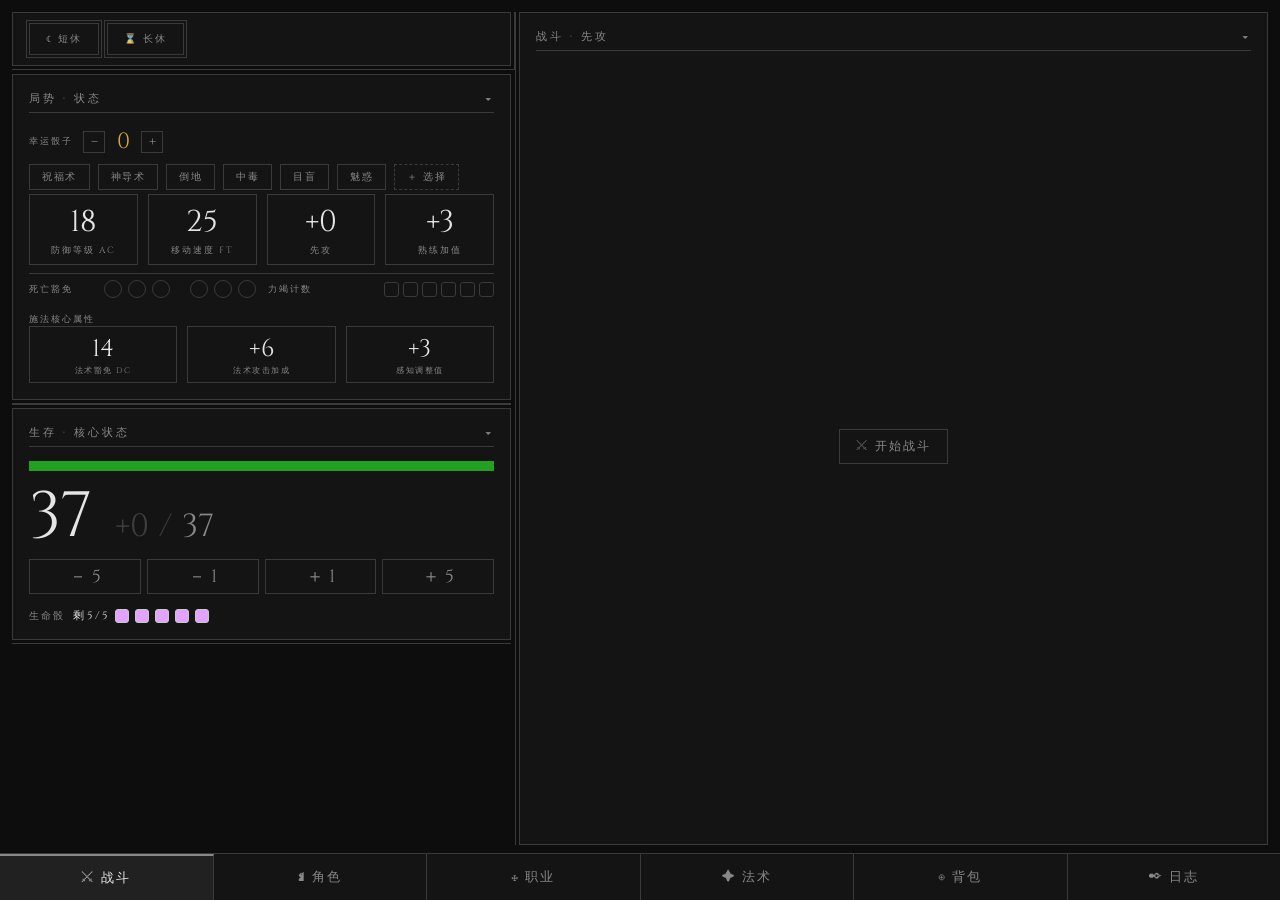
==== commit 7031207e: "新增角色页，重新排列部分模块" ====
--- a/index.html
+++ b/index.html
@@ -55,10 +55,10 @@
       <div style="height:4px"></div>
 
       <!-- AC / 速度 / 先攻 / 熟练加值 由 JS 渲染，见 renderCharSheet() -->
-      <div class="stat-row" id="core-stats-row"></div>
+      <div class="stat-row" id="core-stats-row" data-module="corestats"></div>
 
       <div class="death-saves-row">
-        <div class="death-saves">
+        <div class="death-saves" data-module="deathsaves">
           <span class="death-saves-lbl">死亡豁免</span>
           <div class="save-circles" id="death-success">
             <div class="save-circle" data-type="success" data-idx="0"></div>
@@ -71,7 +71,7 @@
             <div class="save-circle" data-type="fail" data-idx="2"></div>
           </div>
         </div>
-        <div class="death-saves">
+        <div class="death-saves" data-module="exhaustion">
           <span class="death-saves-lbl">力竭计数</span>
           <div class="save-circles" id="exhaustion-pips">
             <div class="exhaust-pip" data-idx="0"></div>
@@ -84,9 +84,9 @@
         </div>
       </div>
 
-      <span class="death-saves-lbl">施法核心属性</span>
+      <span class="death-saves-lbl" data-module="castcore">施法核心属性</span>
       <!-- 法术豁免DC / 法术攻击加成 / 施法属性调整值 由 JS 渲染 -->
-      <div class="cast-stats" id="cast-core-stats"></div>
+      <div class="cast-stats" id="cast-core-stats" data-module="castcore"></div>
 
     </div><!-- /#panel-buff -->
 
@@ -155,70 +155,27 @@
 
   </div><!-- /#page-combat -->
 
-  <!-- ══ 第二页：职业 ══ -->
-  <div class="page" id="page-class">
+  <!-- ══ 第二页：角色 ══ -->
+  <div class="page" id="page-character">
 
     <!-- 上部：左右两个区域 -->
     <div id="class-top">
 
-      <!-- 左：角色名 → 六维 → 职业 · 专属资源 -->
+      <!-- 左：角色名 → 六维 → 豁免 -->
       <div id="class-left">
 
-        <div id="class-char-header">
+        <div id="class-char-header" data-module="identity">
           <div id="char-name">金雳</div>
           <div id="char-subtitle">生命领域 · 牧师 · 5级 · 丘陵矮人</div>
         </div>
 
         <!-- 六维属性由 JS 从 CHAR.abilities 渲染，见 renderCharSheet() -->
-        <div id="header-stats"></div>
+        <div id="header-stats" data-module="abilities"></div>
 
         <!-- 属性豁免（熟练项自动 +熟练加值），由 renderCharSheet() 渲染 -->
         <div id="saves-section">
           <span class="saves-title cinzel">豁免检定</span>
           <div id="saving-throws" class="saves-grid"></div>
-        </div>
-
-        <div id="panel-class" class="panel">
-          <div class="panel-title">职业 · 专属资源</div>
-
-          <div class="resource-row">
-            <span class="resource-lbl">引导神力</span>
-            <span class="resource-restore">短休恢复</span>
-            <div class="resource-pips" id="channel-pips"></div>
-          </div>
-
-          <div class="channel-ability">
-            <div class="channel-ability-name cinzel">摧毁不死生物</div>
-            <div class="channel-ability-desc">
-              消耗引导神力，展示圣徽。30尺内所有不死生物须通过
-              <b>感知豁免（DC <span id="cd-turn-dc">13</span>）</b>，失败则被<b>摧毁</b> 1分钟；
-              每轮结束时可重新豁免，成功则摧毁终止。
-              被摧毁的不死生物必须在其回合内远离你，且不能主动靠近。
-            </div>
-          </div>
-
-          <div class="channel-ability">
-            <div class="channel-ability-name cinzel">
-              生命维持
-              <span class="channel-domain-tag">生命领域</span>
-            </div>
-            <div class="channel-ability-desc">
-              消耗引导神力，对30尺内<b>感知调整值</b>数量的当前生命值低于其上限一半的生物
-              每个目标恢复到生命值其上限的一半。
-              对亡灵生物和构装体无效。
-            </div>
-          </div>
-
-          <div class="channel-ability">
-            <div class="channel-ability-name cinzel">
-              生命门徒
-              <span class="channel-domain-tag">生命领域</span>
-            </div>
-            <div class="channel-ability-desc">
-              你消耗法术位施展法术的回合中，当该法术恢复生物的生
-              命值时，额外恢复 <b>牧师等级 + 消耗法术位环阶</b> 生命值。
-            </div>
-          </div>
         </div>
 
       </div><!-- /#class-left -->
@@ -266,6 +223,12 @@
       </div>
     </div>
 
+  </div><!-- /#page-character -->
+
+  <!-- ══ 第三页：职业（职业专属资源）══ -->
+  <div class="page" id="page-class">
+    <!-- 职业专属资源面板（#panel-class 引导神力等）由 js/classes/<职业>.js 按职业动态生成并追加到 #class-resource-mount（选对应职业才注入）-->
+    <div id="class-resource-mount"></div>
   </div><!-- /#page-class -->
 
   <!-- ══ 第三页：法术 ══ -->
@@ -273,20 +236,16 @@
 
     <div id="panel-spell" class="panel">
       <div class="panel-title">施法 · 法术库<button id="btn-collapse-all" title="收起全部详情">✕ 全收起</button><button id="btn-fx-toggle" title="施法全屏特效 开/关">✨ 特效</button></div>
-
-      <div class="spell-sec-header">
-        <span class="cinzel spell-sec-lbl">戏法</span>
-        <span id="cantrip-count" class="spell-counter">0 / 5</span>
-        <button class="btn-spell-add" data-mode="cantrip">＋ 选择</button>
-      </div>
-      <div id="cantrips-list"></div>
-
-      <div class="spell-sec-header">
-        <span class="cinzel spell-sec-lbl">已备法术</span>
-        <span id="prepared-count" class="spell-counter">0 / 8</span>
-        <button class="btn-spell-add" data-mode="prepared">＋ 选择</button>
-      </div>
-      <div id="prepared-list"></div>
+      <!-- 按法表职业分区（戏法+环阶合并），每区一个「＋选择」，由 renderSpellPanel() 动态生成 -->
+      <div id="spell-classes"></div>
+    </div>
+
+    <!-- 临时法术：不消耗法术位、有独立次数、按休整恢复（来自魔法物品/状态）-->
+    <div id="temp-spells-block" class="panel" data-module="tempspells">
+      <div class="panel-title">临时法术</div>
+      <div class="temp-hint">魔法物品 / 状态给予的固定次数法术，不消耗法术位，按休整恢复。</div>
+      <div id="temp-spells-list"></div>
+      <button id="btn-add-temp" class="btn-spell-add temp-add-btn">＋ 添加临时法术</button>
     </div>
 
   </div><!-- /#page-spells -->
@@ -297,7 +256,7 @@
     <div id="panel-equip" class="panel">
       <div class="panel-title">装备 · 杂项</div>
 
-      <div class="bag-columns">
+      <div class="bag-columns" data-module="equip">
         <div class="bag-col">
           <div class="bag-col-head">
             <span class="cinzel bag-col-lbl">预设</span>
@@ -313,7 +272,7 @@
         </div>
       </div>
 
-      <div id="weight-summary">
+      <div id="weight-summary" data-module="weight">
         <span class="cinzel weight-lbl">总重量</span>
         <span id="total-weight" class="cinzel">0</span>
         <span id="weight-cap" class="cinzel">/ 90</span>
@@ -321,7 +280,7 @@
         <span id="weight-warn">超重</span>
       </div>
 
-      <div id="misc-currency">
+      <div id="misc-currency" data-module="currency">
         <div class="currency-box">
           <span class="cinzel currency-label">铂</span>
           <input type="number" id="cur-pp" min="0" value="0">
@@ -405,6 +364,7 @@
 <!-- 底部翻页标签栏 -->
 <nav id="tab-bar">
   <button class="tab-btn active" data-page="page-combat">⚔ 战斗</button>
+  <button class="tab-btn" data-page="page-character">♞ 角色</button>
   <button class="tab-btn" data-page="page-class">☩ 职业</button>
   <button class="tab-btn" data-page="page-spells">✦ 法术</button>  <button class="tab-btn" data-page="page-bag">⊛ 背包</button>  <button class="tab-btn" data-page="page-log">✒ 日志</button></nav>
 
@@ -498,9 +458,27 @@
     </div>
 
     <div class="settings-section">
+      <div class="settings-section-title cinzel">模块显示</div>
+      <div class="settings-hint">按页分类勾选要显示的模块，不勾就隐藏；不同职业按需开关。</div>
+      <button id="btn-open-modules" class="settings-btn settings-btn-wide">▦ 模块显示设置</button>
+    </div>
+
+    <div class="settings-section">
       <div class="settings-section-title cinzel">主题</div>
       <select id="theme-select" class="settings-select"></select>
     </div>
+  </div>
+</div>
+
+<!-- 模块显示大弹窗：所有模块按页分列平铺 -->
+<div id="modules-modal" class="hidden">
+  <div id="modules-panel">
+    <div id="modules-head">
+      <span class="cinzel">模块显示</span>
+      <button id="modules-close">✕</button>
+    </div>
+    <div class="settings-hint" id="modules-hint">按页勾选要显示的模块，不勾就隐藏（底部标签始终保留）。<br>模块布局会随「全数据备份」一起导出/导入。</div>
+    <div id="module-toggles"></div>
   </div>
 </div>
 
@@ -535,7 +513,17 @@
 </div>
 
 <!-- JS 模块：按依赖顺序加载（经典脚本，共享全局变量） -->
-<script src="js/data/spells.js"></script>           <!-- 法术数据库 -->
+<script src="js/data/spell_0.js"></script>          <!-- 法术数据 · 戏法(0环) SPELL_L0 -->
+<script src="js/data/spell_1.js"></script>          <!-- 法术数据 · 1环 SPELL_L1 -->
+<script src="js/data/spell_2.js"></script>          <!-- 法术数据 · 2环 SPELL_L2 -->
+<script src="js/data/spell_3.js"></script>          <!-- 法术数据 · 3环 SPELL_L3 -->
+<script src="js/data/spell_4.js"></script>          <!-- 法术数据 · 4环 SPELL_L4 -->
+<script src="js/data/spell_5.js"></script>          <!-- 法术数据 · 5环 SPELL_L5 -->
+<script src="js/data/spell_6.js"></script>          <!-- 法术数据 · 6环 SPELL_L6 -->
+<script src="js/data/spell_7.js"></script>          <!-- 法术数据 · 7环 SPELL_L7 -->
+<script src="js/data/spell_8.js"></script>          <!-- 法术数据 · 8环 SPELL_L8 -->
+<script src="js/data/spell_9.js"></script>          <!-- 法术数据 · 9环 SPELL_L9 -->
+<script src="js/data/spells.js"></script>           <!-- 聚合成 SPELL_DB（须在各 spell_N.js 之后） -->
 <script src="js/data/items.js"></script>            <!-- 物品数据库 -->
 <script src="js/data/buffs.js"></script>            <!-- 状态 / 增益库 BUFF_DB -->
 <script src="js/data/skills.js"></script>           <!-- 技能库 SKILL_DB -->
@@ -554,6 +542,8 @@
 <script src="js/features/charconfig.js"></script>   <!-- 角色配置在线编辑器（覆盖层 dnd_charConfig） -->
 <script src="js/features/undo.js"></script>         <!-- 撤销上一步 -->
 <script src="js/features/castfx.js"></script>       <!-- 施法全屏特效（按学派区分，可开关） -->
+<script src="js/classes/cleric.js"></script>        <!-- 牧师职业模块（数据+逻辑）：按职业/领域动态生成引导神力面板 -->
 <script src="js/main.js"></script>                  <!-- 首次渲染 + 标签页 + 货币 + 备份 -->
+<script src="js/features/modules.js"></script>      <!-- 模块显示开关（插件式，dnd_modules） -->
 </body>
 </html>
--- a/css/character_sheet.css
+++ b/css/character_sheet.css
@@ -192,8 +192,8 @@
 
 #char-name {
   font-family: var(--font-title);
-  font-size: 22px;
-  letter-spacing: 4px;
+  font-size: 17px;
+  letter-spacing: 3px;
   color: var(--silver);
 }
 
@@ -629,6 +629,124 @@
 }
 
 .btn-spell-add:hover { border-color: var(--border-bright); color: var(--silver); }
+
+/* ── 法术页：按职业分区（每个法表一块）── */
+.spell-class-block { margin-bottom: 18px; }
+.spell-class-block:last-child { margin-bottom: 0; }
+.spell-class-head {
+  display: flex;
+  align-items: center;
+  gap: 10px;
+  margin-bottom: 8px;
+  padding-bottom: 6px;
+  border-bottom: 1px solid var(--border-bright);
+}
+.spell-class-name {
+  font-size: 14px;
+  letter-spacing: 2px;
+  color: var(--accent-glow);
+}
+.spell-class-count {
+  font-family: var(--font-title);
+  font-size: 10px;
+  letter-spacing: 1px;
+  color: var(--silver-dim);
+  margin-left: auto;
+}
+.spell-class-count .cnt-domain { color: var(--accent-glow); }   /* 领域法术：常驻、不占上限 */
+.spell-class-count .cnt-part.over { color: #d9534f; }           /* 超出上限：标红 */
+.spell-class-head .btn-spell-add { flex-shrink: 0; }
+.spell-class-empty {
+  font-size: 12px;
+  color: var(--silver-dim);
+  padding: 6px 2px 2px;
+}
+.spell-lv-group { margin-bottom: 6px; }
+
+/* ── 临时法术模块 ── */
+.temp-hint {
+  font-size: 11px;
+  line-height: 1.6;
+  color: var(--silver-dim);
+  margin-bottom: 10px;
+}
+.temp-add-btn { margin-top: 10px; }
+.temp-empty {
+  font-size: 12px;
+  color: var(--silver-dim);
+  padding: 4px 2px;
+}
+
+/* 临时法术行内的小控件（并入普通法术行的指示区）*/
+.srow-temp-recharge {
+  flex-shrink: 0;
+  font-family: var(--font-title);
+  font-size: 9px;
+  color: var(--bg-deep);
+  background: var(--silver-dim);
+  border-radius: 2px;
+  padding: 0 4px;
+  line-height: 15px;
+}
+.srow-temp-uses {
+  flex-shrink: 0;
+  font-family: var(--font-title);
+  font-size: 11px;
+  color: #f0d78c;
+  background: rgba(232,184,75,0.10);
+  border: 1px solid #8a6a1a;
+  border-radius: 2px;
+  padding: 0 6px;
+  line-height: 17px;
+  cursor: pointer;
+  touch-action: manipulation;
+  -webkit-tap-highlight-color: transparent;
+}
+.srow-temp-uses.depleted {
+  color: var(--silver-dim);
+  border-color: var(--border-dim);
+  background: none;
+}
+.srow-temp-remove {
+  flex-shrink: 0;
+  width: 20px;
+  height: 20px;
+  background: none;
+  border: 1px solid var(--border-dim);
+  color: var(--silver-dim);
+  font-size: 11px;
+  line-height: 1;
+  cursor: pointer;
+  touch-action: manipulation;
+  -webkit-tap-highlight-color: transparent;
+  transition: color 0.15s, border-color 0.15s;
+}
+.srow-temp-remove:hover { color: #e07070; border-color: #e07070; }
+
+/* 添加临时法术弹窗里的输入行 */
+.temp-dialog-name {
+  font-size: 15px;
+  color: var(--accent-glow);
+  margin-bottom: 12px;
+}
+.temp-dialog-row {
+  display: flex;
+  align-items: center;
+  justify-content: space-between;
+  gap: 10px;
+  margin: 8px 0;
+  font-size: 13px;
+  color: var(--silver);
+}
+.temp-dialog-row input,
+.temp-dialog-row select {
+  width: 120px;
+  padding: 6px 8px;
+  background: var(--bg-card);
+  border: 1px solid var(--border-dim);
+  color: var(--silver);
+  font-size: 13px;
+}
 
 /* ============================================================
    法术行 (srow) — 已备法术列表中的每一行
@@ -1289,25 +1407,25 @@
 /* ============================================================
    属性豁免（职业页，六项；熟练项高亮 + 自动加熟练加值）
 ============================================================ */
-#saves-section { margin: 8px 0 4px; }
+#saves-section { margin: 4px 0 2px; }
 .saves-title {
   display: block;
   font-family: var(--font-title);
-  font-size: 9px;
+  font-size: 8px;
   letter-spacing: 2px;
   color: var(--silver-dim);
-  margin-bottom: 6px;
+  margin-bottom: 3px;
 }
 .saves-grid {
   display: grid;
   grid-template-columns: repeat(3, 1fr);
+  gap: 3px;
+}
+.save-box {
+  display: flex;
+  align-items: center;
   gap: 4px;
-}
-.save-box {
-  display: flex;
-  align-items: center;
-  gap: 6px;
-  padding: 6px 8px;
+  padding: 3px 6px;
   border: 1px solid var(--border-dim);
   background: var(--bg-panel);
 }
@@ -1327,12 +1445,12 @@
   box-shadow: 0 0 5px var(--accent-glow);
 }
 .save-lbl {
-  font-size: 11px;
+  font-size: 10px;
   color: var(--silver-dim);
 }
 .save-mod {
   margin-left: auto;
-  font-size: 15px;
+  font-size: 13px;
   color: var(--silver);
 }
 .save-box.save-prof .save-mod { color: var(--accent-glow); }
@@ -1815,6 +1933,8 @@
   grid-template-rows: auto auto 1fr;
   gap: 8px;
 }
+/* 右栏（战斗·先攻）整个隐藏时，塌成单栏，左栏铺满整宽（模块系统加 .combat-solo）*/
+#page-combat.active.combat-solo { grid-template-columns: 1fr; }
 #page-combat #header         { grid-column: 1; grid-row: 1; margin-bottom: 0; }
 /* 左栏：局势·状态 + 生存·核心状态 竖排（可滚动兜底）*/
 #page-combat #combat-left {
@@ -1853,11 +1973,9 @@
 #header-stats {
   display: grid;
   grid-template-columns: repeat(3, 1fr);
-  gap: 4px;
-  padding: 8px 12px;
-  border: 1px solid var(--border-dim);
-  outline: 1px solid var(--border-dim);
-  outline-offset: 3px;
+  gap: 3px;
+  padding: 5px 10px;
+  border: 1px solid var(--border-dim);
   background: var(--bg-panel);
 }
 
@@ -1866,21 +1984,31 @@
   flex-direction: column;
   align-items: center;
   text-align: center;
-  padding: 4px 0;
-}
+  padding: 2px 0;
+}
+/* 职业页六维数字缩小（不影响战斗页施法核心属性的 .cast-stat-num）*/
+#header-stats .cast-stat-num { font-size: 19px; }
+#header-stats .cast-stat-lbl { letter-spacing: 1px; }
 
 .ability-mod {
-  font-size: 11px;
+  font-size: 10px;
   color: var(--silver-dim);
   letter-spacing: 1px;
   text-align: center;
 }
 
-/* 第二页：职业 —— flex列布局：上（左右分区） + 下（经验值条全宽） */
-#page-class.active {
+/* 第二页：角色 —— flex列布局：上（左右分区） + 下（经验值条全宽） */
+#page-character.active {
   display: flex;
   flex-direction: column;
   gap: 6px;
+}
+/* 第三页：职业（职业专属资源）—— 竖排面板 */
+#page-class.active {
+  display: flex;
+  flex-direction: column;
+  gap: 6px;
+  overflow-y: auto;
 }
 
 /* 上部：左右两个区域，flex:1 撑满剩余空间，把XP推到底 */
@@ -1891,6 +2019,8 @@
   grid-template-columns: 1.4fr 1fr;
   gap: 6px;
 }
+/* 左右任一栏的模块全隐藏时，塌成单栏铺满（模块系统加 .solo）*/
+#class-top.solo { grid-template-columns: 1fr; }
 
 /* 右列：专长、角色信息、熟练技能 纵向排列 */
 #class-right {
@@ -1910,10 +2040,8 @@
 
 /* 职业页角色名头部 */
 #class-char-header {
-  padding: 10px 14px;
-  border: 1px solid var(--border-dim);
-  outline: 1px solid var(--border-dim);
-  outline-offset: 3px;
+  padding: 6px 12px;
+  border: 1px solid var(--border-dim);
   background: var(--bg-panel);
 }
 
@@ -1932,7 +2060,7 @@
 }
 
 /* XP条固定高度，不伸缩 */
-#page-class #panel-xp {
+#page-character #panel-xp {
   flex-shrink: 0;
 }
 
@@ -2900,6 +3028,14 @@
   grid-row: 2;
 }
 
+.feat-prereq {
+  font-size: 12px;
+  color: var(--accent-glow);
+  opacity: 0.85;
+  margin: -4px 0 10px;
+  letter-spacing: 0.5px;
+}
+
 .feat-list {
   list-style: none;
   display: flex;
@@ -4118,6 +4254,89 @@
 .settings-select:focus { outline: none; border-color: var(--border-bright); }
 .settings-btn-wide { width: 100%; }
 
+/* 模块显示大弹窗 */
+#modules-modal {
+  position: fixed;
+  inset: 0;
+  display: flex;
+  align-items: center;
+  justify-content: center;
+  background: rgba(0, 0, 0, 0.65);
+  z-index: 66;
+  padding: 20px;
+}
+#modules-modal.hidden { display: none; }
+#modules-panel {
+  width: 100%;
+  max-width: 880px;
+  max-height: 88vh;
+  display: flex;
+  flex-direction: column;
+  background: var(--bg-panel);
+  border: 1px solid var(--border-bright);
+  outline: 1px solid var(--border-dim);
+  outline-offset: 3px;
+}
+#modules-head {
+  display: flex;
+  align-items: center;
+  justify-content: space-between;
+  padding: 12px 14px;
+  border-bottom: 1px solid var(--border-dim);
+  color: var(--silver);
+  letter-spacing: 2px;
+  flex-shrink: 0;
+}
+#modules-close {
+  background: none;
+  border: 1px solid var(--border-dim);
+  color: var(--silver-dim);
+  cursor: pointer;
+  padding: 2px 8px;
+}
+#modules-close:hover { border-color: var(--border-bright); color: var(--silver); }
+#modules-hint { padding: 10px 14px 0; margin: 0; }
+
+/* 按页分列平铺（宽屏最多约 5 列，窄屏自动换行）*/
+#module-toggles {
+  display: grid;
+  grid-template-columns: repeat(auto-fit, minmax(150px, 1fr));
+  gap: 14px;
+  padding: 14px;
+  overflow-y: auto;
+}
+.module-col {
+  display: flex;
+  flex-direction: column;
+  gap: 4px;
+}
+.module-group-hdr {
+  font-family: var(--font-title);
+  font-size: 10px;
+  letter-spacing: 2px;
+  color: var(--accent-glow);
+  padding-bottom: 6px;
+  margin-bottom: 4px;
+  border-bottom: 1px solid var(--border-dim);
+}
+.module-check {
+  display: flex;
+  align-items: center;
+  gap: 8px;
+  font-size: 13px;
+  color: var(--silver);
+  cursor: pointer;
+  padding: 4px 0;
+  touch-action: manipulation;
+  -webkit-tap-highlight-color: transparent;
+}
+.module-check input {
+  width: 17px;
+  height: 17px;
+  flex-shrink: 0;
+  cursor: pointer;
+}
+
 /* ── 角色配置编辑器 ── */
 #charcfg-modal {
   position: fixed;
@@ -4202,6 +4421,12 @@
 }
 .charcfg-input:focus { outline: none; border-color: var(--border-bright); }
 select.charcfg-input { cursor: pointer; }
+.charcfg-hint {
+  font-size: 12px;
+  color: var(--silver-dim);
+  padding: 4px 2px;
+  line-height: 1.6;
+}
 
 /* 整块字段（如专长勾选）：标签一行、内容整行铺开 */
 .charcfg-row.charcfg-row-block {
@@ -4230,6 +4455,105 @@
   height: 18px;
   flex-shrink: 0;
   cursor: pointer;
+}
+
+/* ── 专长：两列紧凑网格。整条不可点，仅 ▾ 与 添加/已拥有 按钮可点 ── */
+.cfg-feat-list {
+  display: grid;
+  grid-template-columns: repeat(2, minmax(0, 1fr));
+  gap: 6px;
+  align-items: start;
+}
+.cfg-feat-row {
+  border: 1px solid var(--border-dim);
+  background: var(--bg-card);
+  transition: border-color 0.15s, background 0.15s;
+  min-width: 0;
+}
+.cfg-feat-row.expanded { grid-column: 1 / -1; }   /* 展开时占满整行 */
+.cfg-feat-row.owned {
+  border-color: #8a6a1a;
+  background: rgba(232,184,75,0.06);
+}
+.cfg-feat-head {
+  display: flex;
+  align-items: center;
+  gap: 6px;
+  padding: 6px 8px;
+}
+.cfg-feat-name {
+  flex: 1;
+  min-width: 0;
+  font-size: 13px;
+  color: var(--silver);
+  overflow: hidden;
+  text-overflow: ellipsis;
+  white-space: nowrap;
+}
+.cfg-feat-row.owned .cfg-feat-name { color: #f0d78c; }
+.cfg-feat-tog {
+  flex-shrink: 0;
+  font-size: 11px;
+  letter-spacing: 1px;
+  padding: 4px 8px;
+  background: none;
+  border: 1px solid var(--border-dim);
+  color: var(--silver-dim);
+  cursor: pointer;
+  touch-action: manipulation;
+  transition: color 0.15s, border-color 0.15s;
+}
+.cfg-feat-tog::after { content: '添加'; }
+.cfg-feat-row.owned .cfg-feat-tog {
+  border-color: #8a6a1a;
+  color: #f0d78c;
+}
+.cfg-feat-row.owned .cfg-feat-tog::after { content: '已拥有'; }
+.cfg-feat-detail-btn {
+  flex-shrink: 0;
+  width: 28px;
+  height: 28px;
+  background: none;
+  border: 1px solid var(--border-dim);
+  color: var(--silver-dim);
+  cursor: pointer;
+  touch-action: manipulation;
+  transition: transform 0.15s, color 0.15s, border-color 0.15s;
+}
+.cfg-feat-detail-btn.open { transform: rotate(180deg); color: var(--accent-glow); border-color: var(--border-bright); }
+.cfg-feat-detail {
+  padding: 4px 12px 10px;
+  border-top: 1px solid var(--border-dim);
+}
+.cfg-feat-p {
+  font-size: 12px;
+  line-height: 1.7;
+  color: var(--silver-dim);
+  margin-top: 6px;
+}
+.cfg-feat-p b { color: var(--accent-glow); font-weight: normal; }
+
+/* ── 豁免熟练：六个可点按钮块 ── */
+.cfg-save-btns {
+  display: grid;
+  grid-template-columns: repeat(3, 1fr);
+  gap: 8px;
+}
+.cfg-save-btn {
+  min-height: 42px;
+  background: var(--bg-card);
+  border: 1px solid var(--border-dim);
+  color: var(--silver-dim);
+  font-family: var(--font-body);
+  font-size: 14px;
+  cursor: pointer;
+  touch-action: manipulation;
+  transition: color 0.15s, border-color 0.15s, background 0.15s;
+}
+.cfg-save-btn.on {
+  border-color: #8a6a1a;
+  color: #f0d78c;
+  background: rgba(232,184,75,0.1);
 }
 
 #charcfg-foot {
